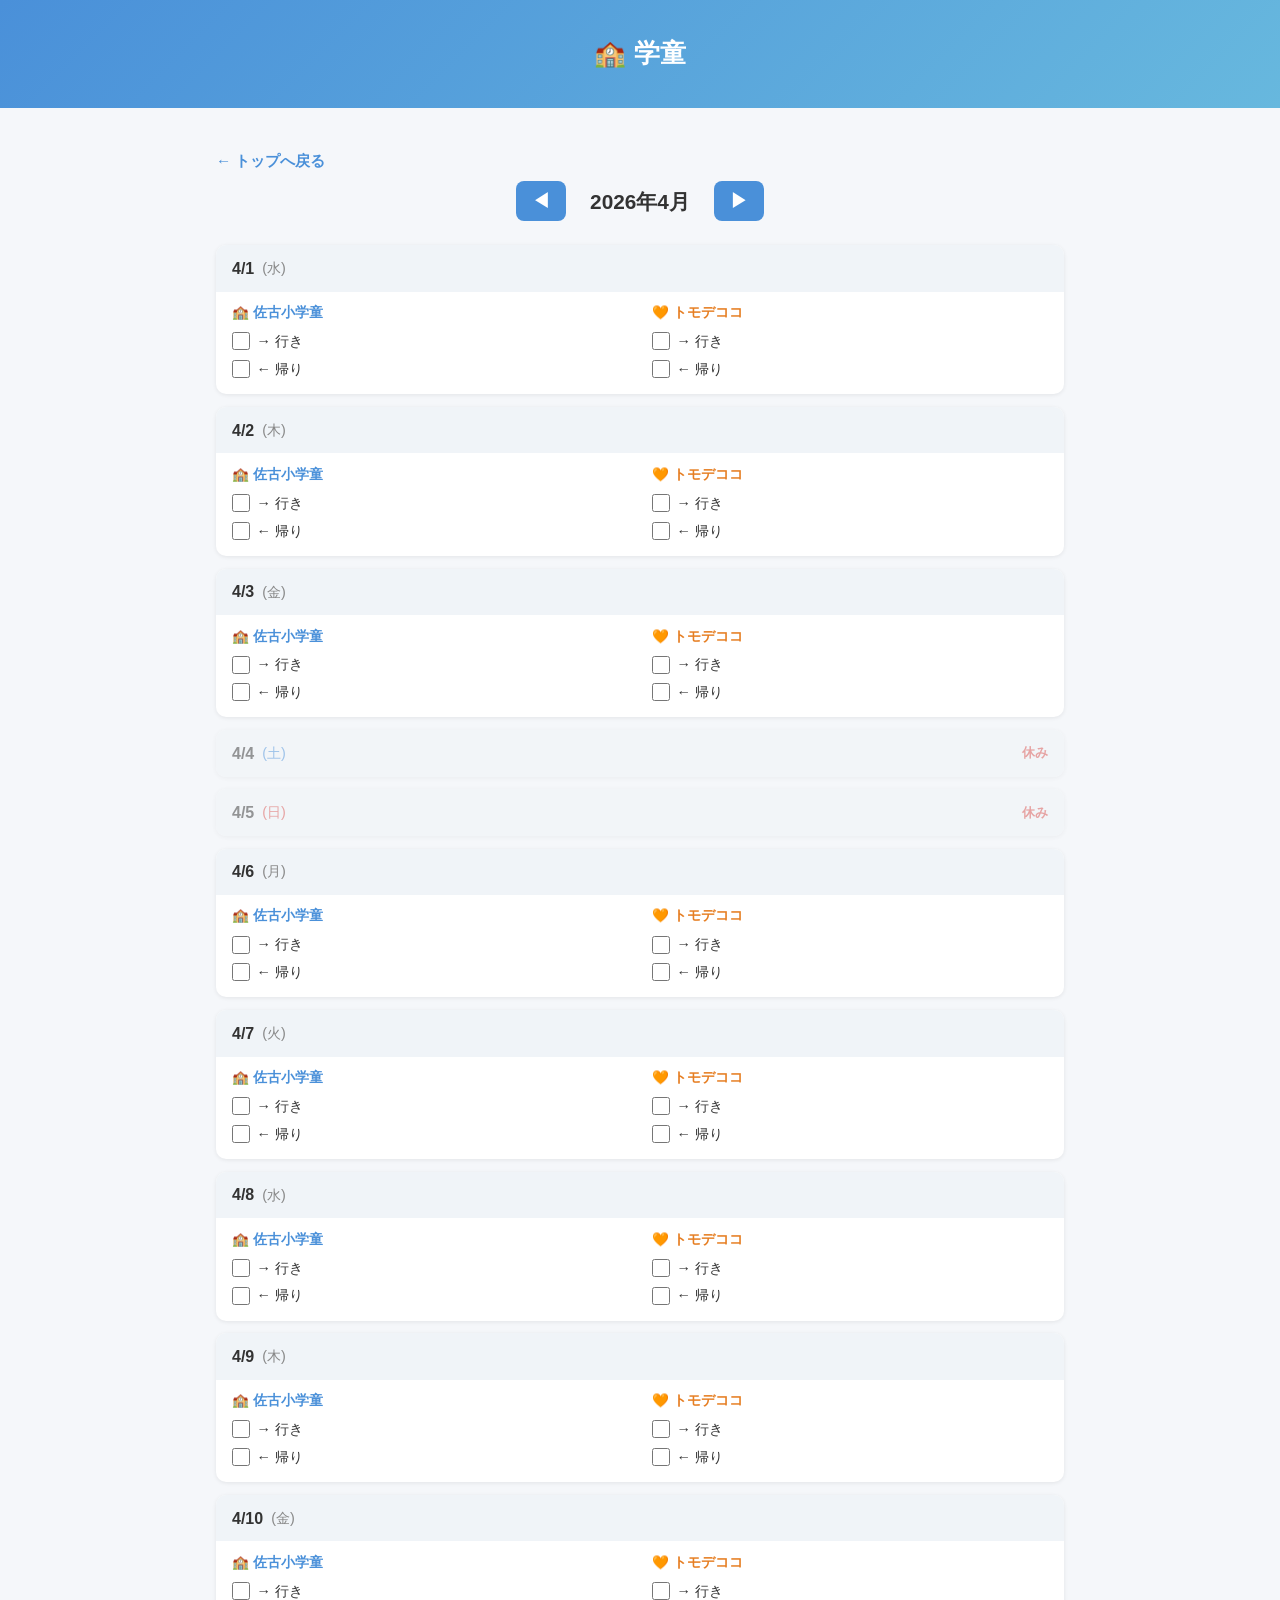
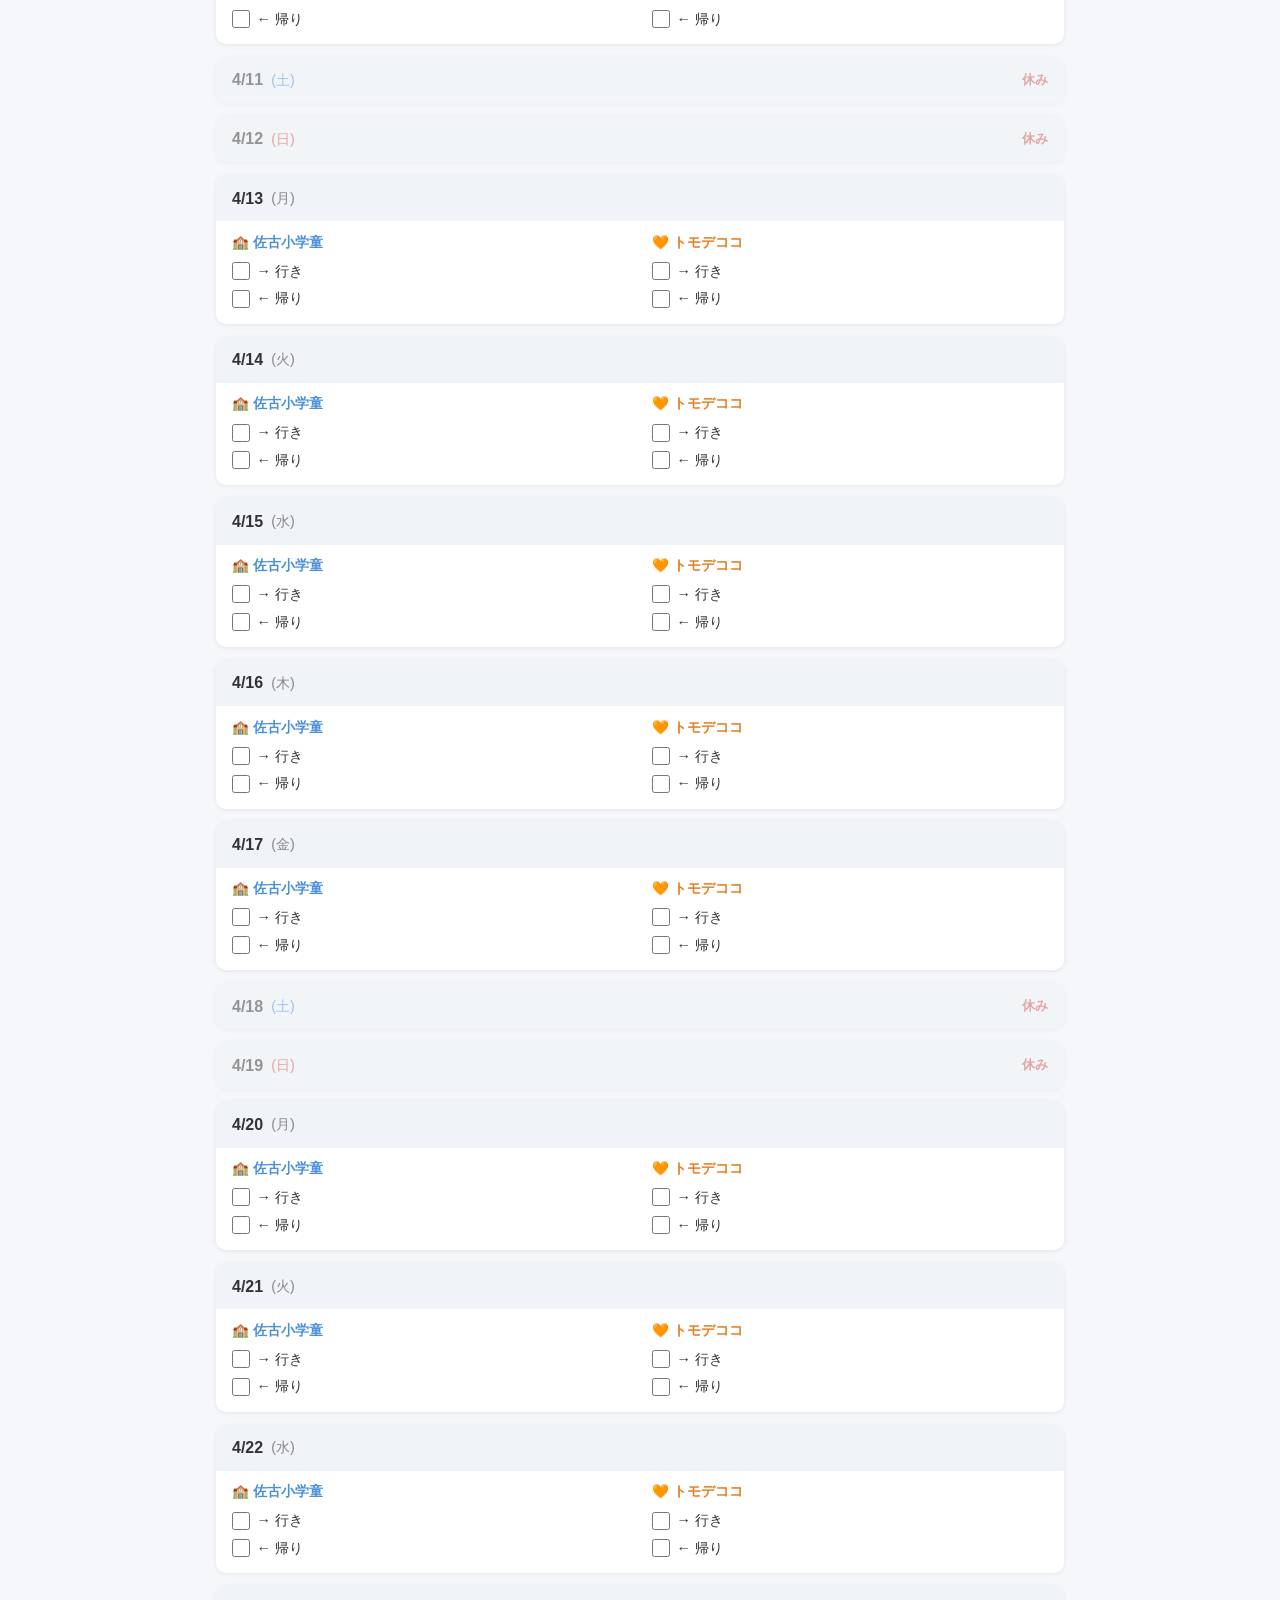
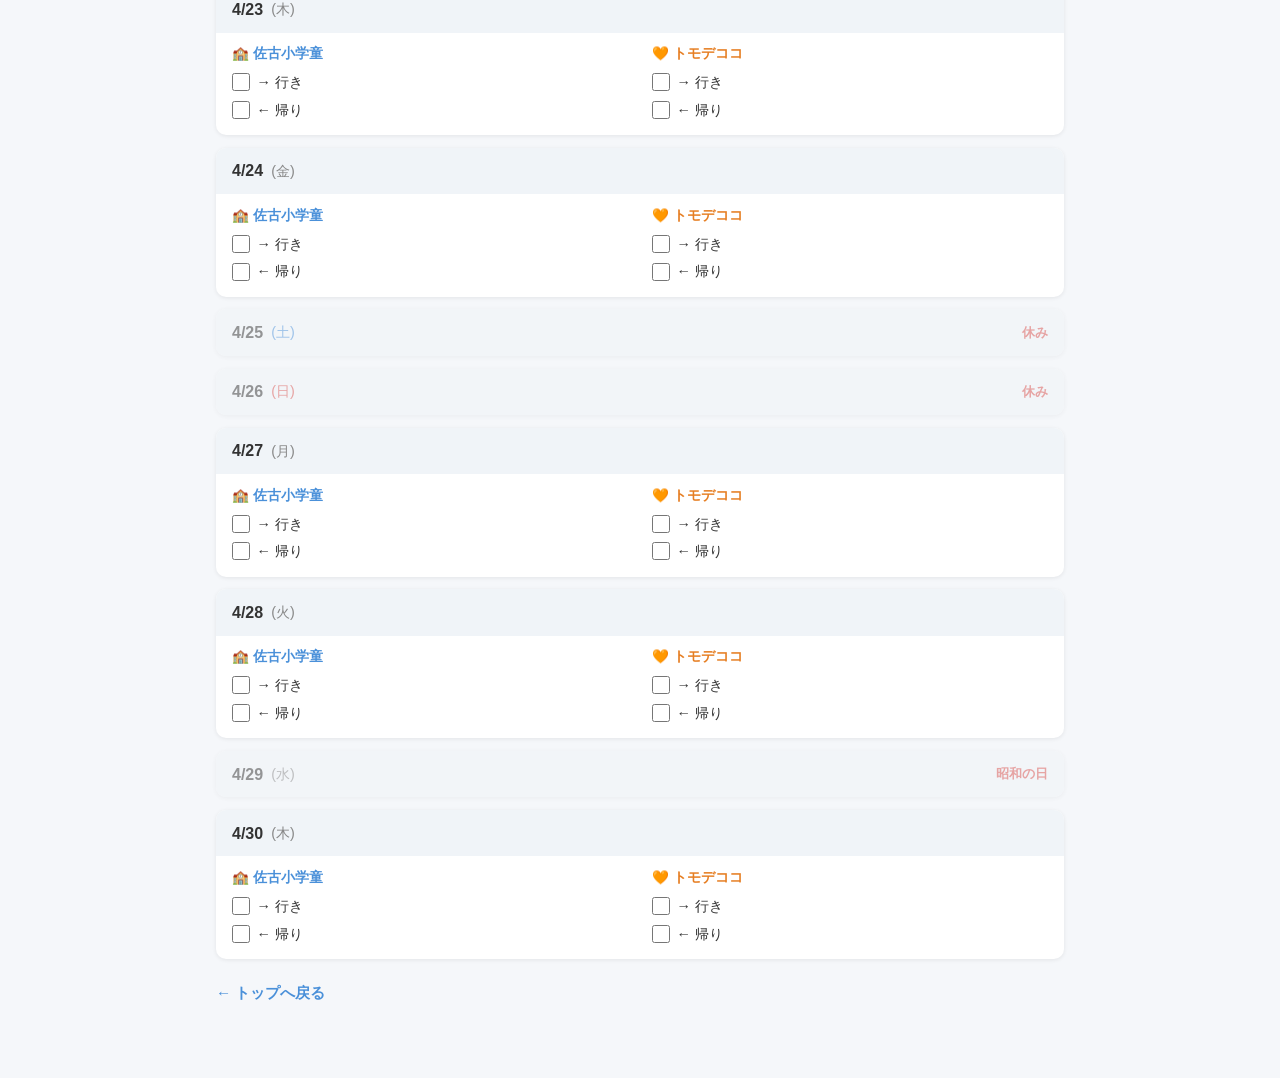
==== gakudo.html @ 12b31efb "全ページのデータを共有ストレージ（GAS）で同期 - sync.js: 共有同期用のAPI（読み込み・保存・削除・メール通知） - junbi.html: チェックリストを共有対応に - todo.h" ====
<!DOCTYPE html>
<html lang="ja">
<head>
  <meta charset="UTF-8">
  <meta name="viewport" content="width=device-width, initial-scale=1.0">
  <title>学童 - 杏ちゃんの佐古小ナビ</title>
  <link rel="stylesheet" href="style.css">
  <style>
    .month-nav {
      display: flex;
      align-items: center;
      justify-content: center;
      gap: 1.5rem;
      margin-bottom: 1.5rem;
    }
    .month-nav button {
      background: #4a90d9;
      color: #fff;
      border: none;
      border-radius: 8px;
      padding: 0.5rem 1rem;
      font-size: 1.1rem;
      font-weight: bold;
      cursor: pointer;
    }
    .month-nav button:hover { background: #3a7bc8; }
    .month-label {
      font-size: 1.3rem;
      font-weight: bold;
    }
    .day-card {
      background: #fff;
      border-radius: 10px;
      box-shadow: 0 1px 4px rgba(0,0,0,0.08);
      margin-bottom: 0.8rem;
      overflow: hidden;
    }
    .day-card.holiday {
      opacity: 0.5;
    }
    .day-header {
      padding: 0.6rem 1rem;
      font-weight: bold;
      font-size: 1rem;
      background: #f0f4f8;
      display: flex;
      align-items: center;
      gap: 0.5rem;
    }
    .day-header .dow { color: #888; font-weight: normal; font-size: 0.9rem; }
    .day-header .dow.sat { color: #4a90d9; }
    .day-header .dow.sun { color: #d9534f; }
    .day-header .holiday-label {
      color: #d9534f;
      font-size: 0.8rem;
      margin-left: auto;
    }
    .day-body {
      padding: 0.6rem 1rem;
      display: flex;
      gap: 1.5rem;
      flex-wrap: wrap;
    }
    .location-group {
      flex: 1;
      min-width: 140px;
    }
    .location-name {
      font-weight: bold;
      font-size: 0.85rem;
      margin-bottom: 0.3rem;
      color: #555;
    }
    .location-name.sako { color: #4a90d9; }
    .location-name.tomo { color: #e67e22; }
    .check-row {
      display: flex;
      align-items: center;
      gap: 0.4rem;
      margin-bottom: 0.2rem;
    }
    .check-row input[type="checkbox"] {
      width: 18px;
      height: 18px;
      cursor: pointer;
      flex-shrink: 0;
    }
    .check-row input.sako { accent-color: #4a90d9; }
    .check-row input.tomo { accent-color: #e67e22; }
    .check-row label {
      font-size: 0.9rem;
      cursor: pointer;
    }
    .check-row input:checked + label {
      text-decoration: line-through;
      color: #aaa;
    }
  </style>
</head>
<body>

<header>
  <h1>🏫 学童</h1>
</header>

<div class="container">
  <a href="index.html" class="back-link">← トップへ戻る</a>

  <div class="month-nav">
    <button onclick="changeMonth(-1)">◀</button>
    <span class="month-label" id="monthLabel"></span>
    <button onclick="changeMonth(1)">▶</button>
  </div>

  <div id="calendar"></div>

  <a href="index.html" class="back-link" style="margin-bottom:2rem;">← トップへ戻る</a>
</div>

<script src="sync.js"></script>
<script>
const DOW = ['日','月','火','水','木','金','土'];
const HOLIDAYS_2026 = {
  '2026-01-01':'元日','2026-01-12':'成人の日','2026-02-11':'建国記念の日',
  '2026-02-23':'天皇誕生日','2026-03-20':'春分の日','2026-04-29':'昭和の日',
  '2026-05-03':'憲法記念日','2026-05-04':'みどりの日','2026-05-05':'こどもの日',
  '2026-05-06':'振替休日','2026-07-20':'海の日','2026-08-11':'山の日',
  '2026-09-21':'敬老の日','2026-09-23':'秋分の日','2026-10-12':'スポーツの日',
  '2026-11-03':'文化の日','2026-11-23':'勤労感謝の日'
};

let currentYear = 2026;
let currentMonth = 4;

function pad(n) { return String(n).padStart(2,'0'); }
function dateKey(y,m,d) { return `${y}-${pad(m)}-${pad(d)}`; }
function storageKey(y,m,d,loc,dir) { return `gakudo_${dateKey(y,m,d)}_${loc}_${dir}`; }

function changeMonth(delta) {
  currentMonth += delta;
  if (currentMonth > 12) { currentMonth = 1; currentYear++; }
  if (currentMonth < 1) { currentMonth = 12; currentYear--; }
  renderCalendar();
}

function renderCalendar() {
  document.getElementById('monthLabel').textContent = `${currentYear}年${currentMonth}月`;
  const cal = document.getElementById('calendar');
  cal.innerHTML = '';

  const daysInMonth = new Date(currentYear, currentMonth, 0).getDate();

  for (let d = 1; d <= daysInMonth; d++) {
    const date = new Date(currentYear, currentMonth - 1, d);
    const dow = date.getDay();
    const dk = dateKey(currentYear, currentMonth, d);
    const holiday = HOLIDAYS_2026[dk];
    const isOff = dow === 0 || dow === 6 || !!holiday;

    const card = document.createElement('div');
    card.className = 'day-card' + (isOff ? ' holiday' : '');

    const dowClass = dow === 0 ? 'sun' : dow === 6 ? 'sat' : '';

    card.innerHTML = `
      <div class="day-header">
        <span>${currentMonth}/${d}</span>
        <span class="dow ${dowClass}">(${DOW[dow]})</span>
        ${holiday ? `<span class="holiday-label">${holiday}</span>` : ''}
        ${dow === 0 || dow === 6 ? '<span class="holiday-label">休み</span>' : ''}
      </div>
      ${isOff ? '' : `
      <div class="day-body">
        <div class="location-group">
          <div class="location-name sako">🏫 佐古小学童</div>
          <div class="check-row">
            <input type="checkbox" class="sako" id="s_ik_${dk}" onchange="onCheck(this,'佐古小学童','行き','${dk}')">
            <label for="s_ik_${dk}">→ 行き</label>
          </div>
          <div class="check-row">
            <input type="checkbox" class="sako" id="s_kr_${dk}" onchange="onCheck(this,'佐古小学童','帰り','${dk}')">
            <label for="s_kr_${dk}">← 帰り</label>
          </div>
        </div>
        <div class="location-group">
          <div class="location-name tomo">🧡 トモデココ</div>
          <div class="check-row">
            <input type="checkbox" class="tomo" id="t_ik_${dk}" onchange="onCheck(this,'トモデココ','行き','${dk}')">
            <label for="t_ik_${dk}">→ 行き</label>
          </div>
          <div class="check-row">
            <input type="checkbox" class="tomo" id="t_kr_${dk}" onchange="onCheck(this,'トモデココ','帰り','${dk}')">
            <label for="t_kr_${dk}">← 帰り</label>
          </div>
        </div>
      </div>`}
    `;
    cal.appendChild(card);
  }

  // restore checked states (まずlocalStorageから)
  cal.querySelectorAll('input[type="checkbox"]').forEach(cb => {
    cb.checked = localStorage.getItem(cb.id) === '1';
  });
}

function save(cb) {
  syncSave(cb.id, cb.checked ? '1' : '0');
}

function onCheck(cb, location, direction, dk) {
  save(cb);
  if (!cb.checked) return;

  const now = new Date();
  const dow = DOW[now.getDay()];
  const datetime = `${now.getFullYear()}年${now.getMonth()+1}月${now.getDate()}日(${dow}) ${now.getHours()}時${String(now.getMinutes()).padStart(2,'0')}分`;

  syncEmail(location, direction, datetime, cb.id);
}

renderCalendar();

// 共有データを読み込んでチェック状態を反映
syncLoad().then(data => {
  if (!data) return;
  document.querySelectorAll('.check-row input[type="checkbox"]').forEach(cb => {
    if (data[cb.id] !== undefined) {
      cb.checked = data[cb.id] === '1';
      localStorage.setItem(cb.id, data[cb.id]);
    }
  });
});
</script>
</body>
</html>
---- style.css ----
* { margin: 0; padding: 0; box-sizing: border-box; }
body {
  font-family: "Hiragino Kaku Gothic ProN", "Noto Sans JP", sans-serif;
  background: #f5f7fa;
  color: #333;
  line-height: 1.7;
  min-height: 100vh;
}
header {
  background: linear-gradient(135deg, #4a90d9, #67b8de);
  color: #fff;
  padding: 2rem 1rem;
  text-align: center;
}
header h1 { font-size: 1.6rem; }
header p { font-size: 0.9rem; margin-top: 0.5rem; opacity: 0.9; }
.container { max-width: 880px; margin: 2rem auto; padding: 0 1rem; }

/* カード */
.card {
  background: #fff;
  border-radius: 12px;
  box-shadow: 0 2px 8px rgba(0,0,0,0.08);
  margin-bottom: 2rem;
  overflow: hidden;
}
.card-header { padding: 1rem 1.5rem; font-weight: bold; font-size: 1.1rem; color: #fff; }
.card-header.blue { background: #4a90d9; }
.card-header.green { background: #5cb85c; }
.card-header.orange { background: #f0ad4e; }
.card-header.red { background: #d9534f; }
.card-header.purple { background: #8e6cb8; }
.card-body { padding: 1.5rem; }

/* テーブル */
table { width: 100%; border-collapse: collapse; font-size: 0.9rem; }
th, td { border: 1px solid #ddd; padding: 0.6rem 0.8rem; text-align: left; vertical-align: top; }
th { background: #f0f4f8; font-weight: bold; white-space: nowrap; }
tr:nth-child(even) { background: #fafbfc; }

/* お知らせ */
.notice {
  background: #fff3cd; border-left: 4px solid #f0ad4e;
  padding: 1rem 1.2rem; margin: 1rem 0; border-radius: 0 8px 8px 0; font-size: 0.9rem;
}
.notice-red { background: #f8d7da; border-left-color: #d9534f; }
.notice-blue { background: #d1ecf1; border-left-color: #4a90d9; }
.notice strong { display: block; margin-bottom: 0.3rem; }

/* リスト */
ul { padding-left: 1.5rem; }
ul li { margin-bottom: 0.3rem; }

/* チェックリスト */
.checklist { list-style: none; padding-left: 0; }
.checklist li { margin-bottom: 0.5rem; display: flex; align-items: flex-start; gap: 0.5rem; }
.checklist input[type="checkbox"] {
  margin-top: 0.35rem; width: 18px; height: 18px; accent-color: #4a90d9;
  cursor: pointer; flex-shrink: 0;
}
.checklist label { cursor: pointer; flex: 1; }
.checklist input[type="checkbox"]:checked + label {
  text-decoration: line-through; color: #aaa;
}

.school-keep { color: #888; font-size: 0.85em; }

/* 戻るリンク */
.back-link {
  display: inline-flex; align-items: center; gap: 0.3rem;
  color: #4a90d9; text-decoration: none; font-size: 0.95rem;
  padding: 0.5rem 0; font-weight: bold;
}
.back-link:hover { text-decoration: underline; }

/* トップページ メニューカード */
.menu-grid {
  display: grid;
  grid-template-columns: 1fr 1fr;
  gap: 1.2rem;
  margin-top: 1rem;
}
.menu-card {
  display: flex; flex-direction: column; align-items: center; justify-content: center;
  background: #fff;
  border-radius: 16px;
  box-shadow: 0 3px 12px rgba(0,0,0,0.1);
  padding: 2rem 1.5rem;
  text-decoration: none; color: #333;
  transition: transform 0.15s, box-shadow 0.15s;
  min-height: 180px;
}
.menu-card:hover {
  transform: translateY(-3px);
  box-shadow: 0 6px 20px rgba(0,0,0,0.15);
}
.menu-card:active { transform: translateY(0); }
.menu-icon { font-size: 3rem; margin-bottom: 0.8rem; }
.menu-title { font-size: 1.15rem; font-weight: bold; text-align: center; }
.menu-desc { font-size: 0.8rem; color: #777; margin-top: 0.4rem; text-align: center; }

footer { text-align: center; padding: 2rem; color: #999; font-size: 0.8rem; }

@media (max-width: 600px) {
  .menu-grid { grid-template-columns: 1fr; }
  .menu-card { min-height: 140px; padding: 1.5rem 1rem; }
  table { font-size: 0.8rem; }
  th, td { padding: 0.4rem; }
}
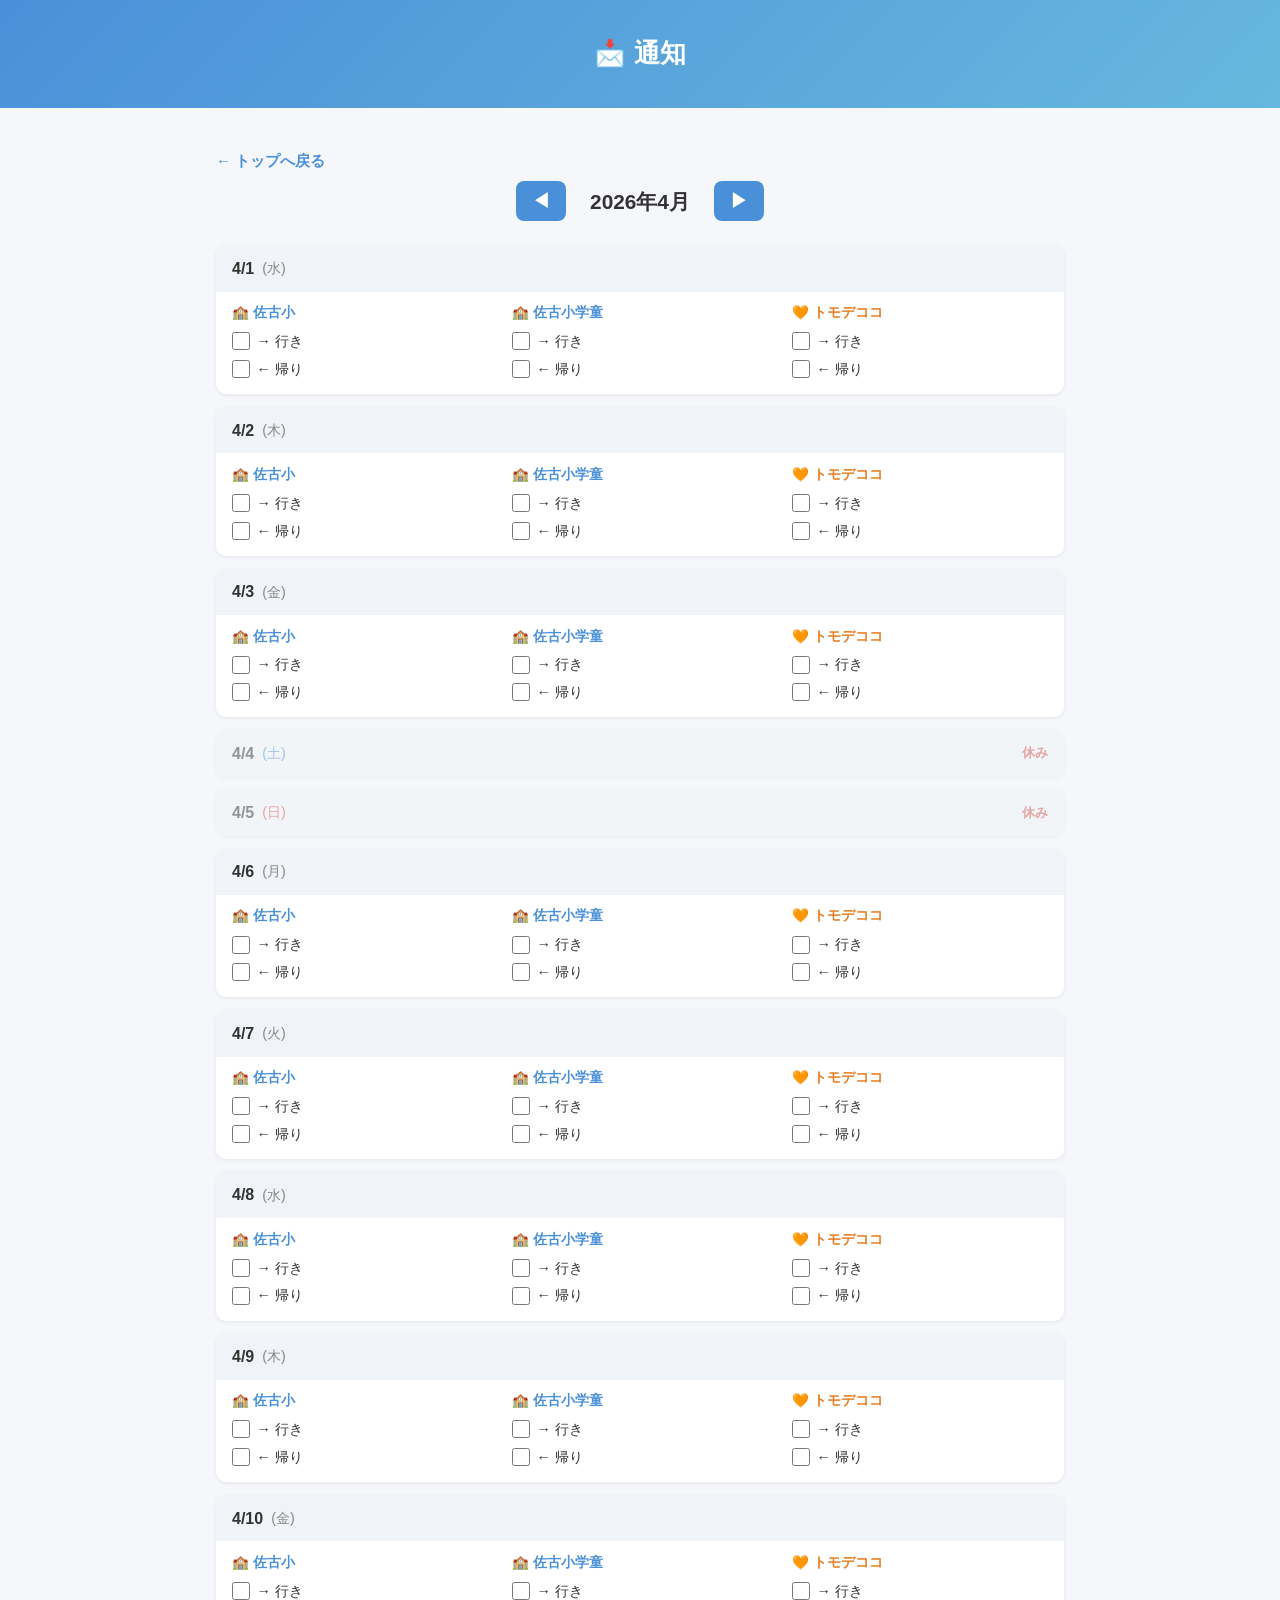
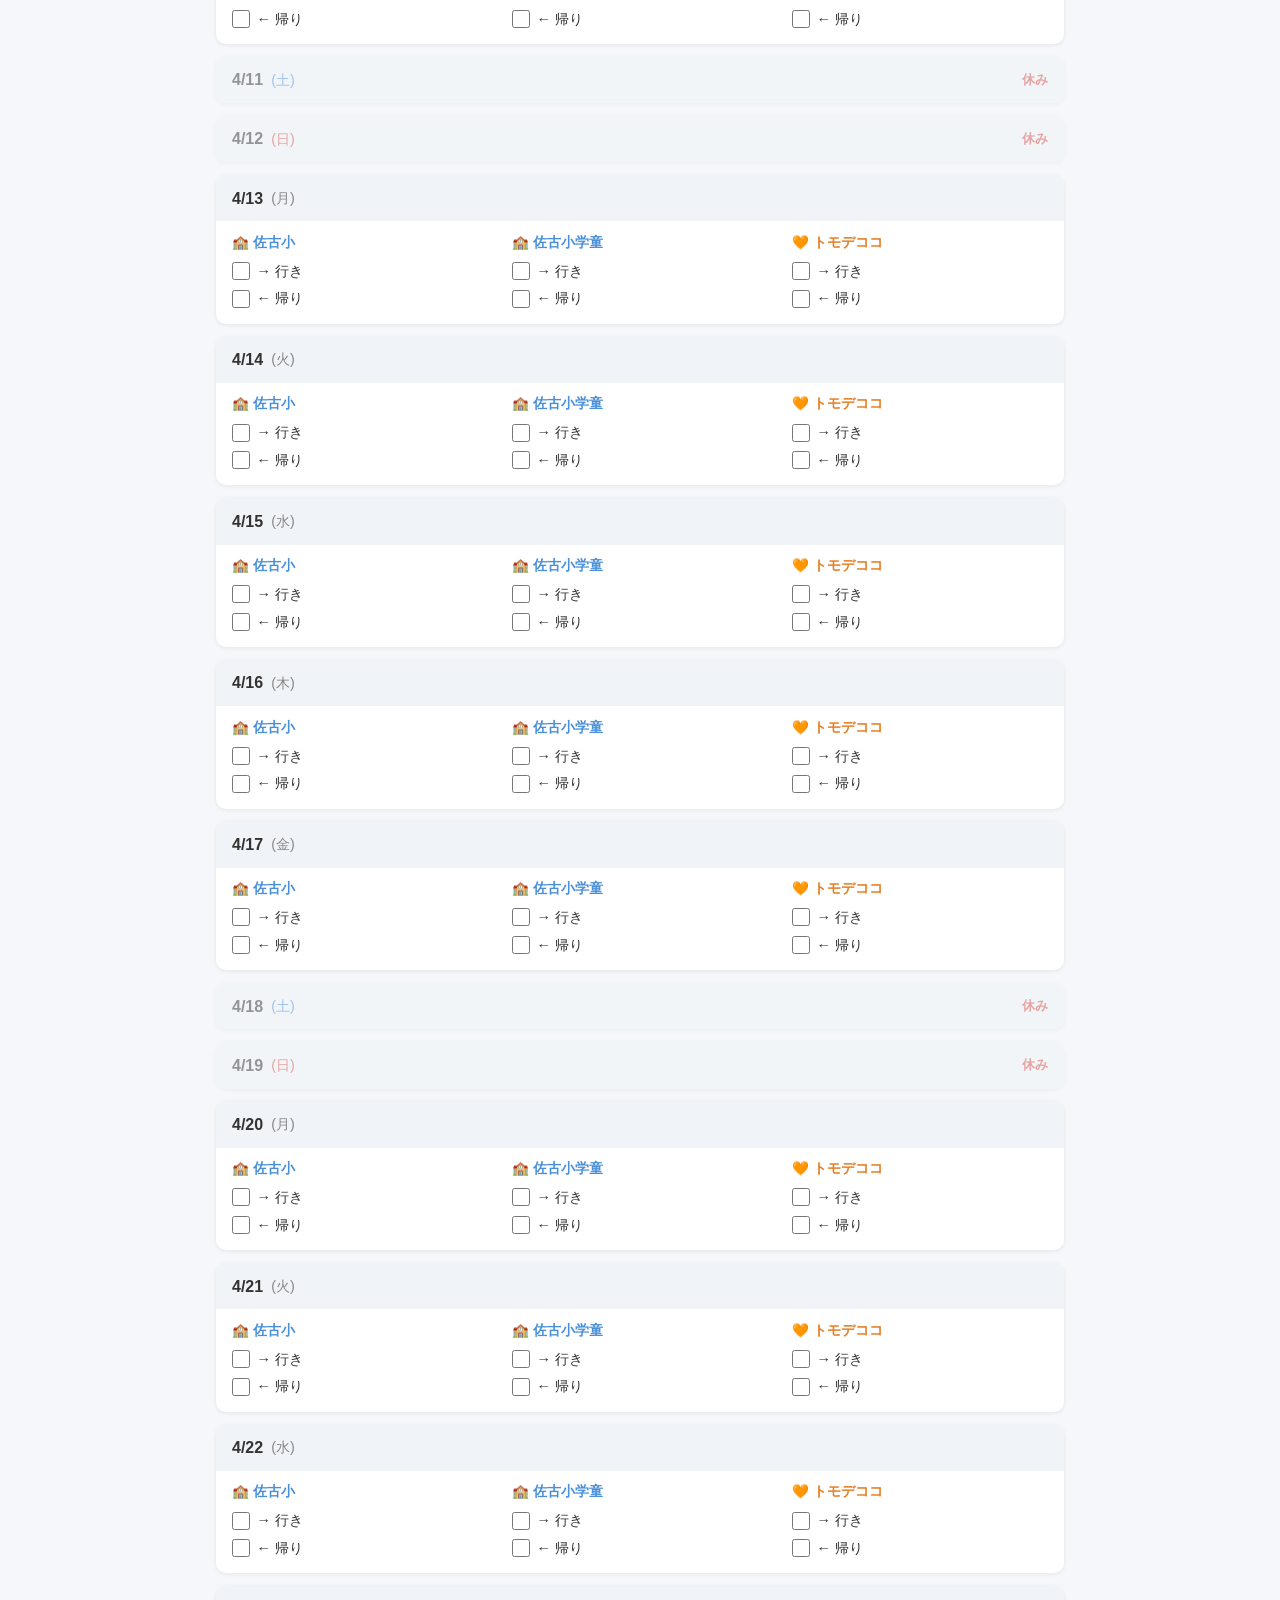
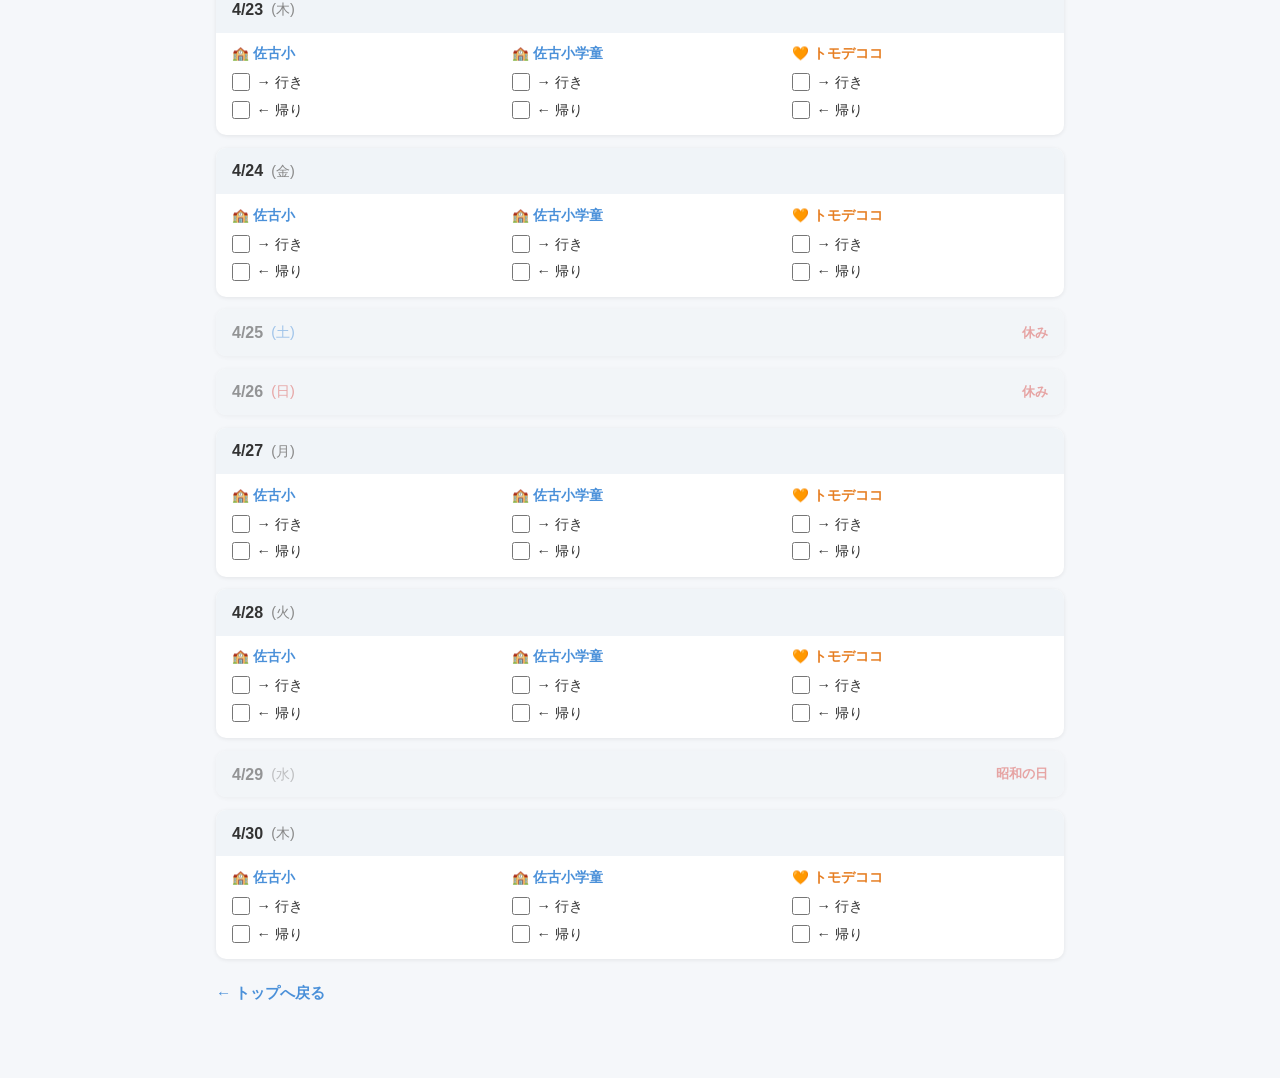
==== commit 96c7c729: "通知ページに佐古小を追加、名称を学童→通知に変更 - 佐古小（学校本体）を新規追加、左から佐古小→佐古小学童→トモデココの順 - ページ名・サイドバー・ハンバーガーメニューを「学童」→「通知」に変更 " ====
--- a/gakudo.html
+++ b/gakudo.html
@@ -3,7 +3,7 @@
 <head>
   <meta charset="UTF-8">
   <meta name="viewport" content="width=device-width, initial-scale=1.0">
-  <title>学童 - 杏ちゃんの佐古小ナビ</title>
+  <title>通知 - 杏ちゃんの佐古小ナビ</title>
   <link rel="stylesheet" href="style.css">
   <style>
     .month-nav {
@@ -100,7 +100,7 @@
 <body>
 
 <header>
-  <h1>🏫 学童</h1>
+  <h1>📩 通知</h1>
 </header>
 
 <div class="container">
@@ -172,6 +172,17 @@
       ${isOff ? '' : `
       <div class="day-body">
         <div class="location-group">
+          <div class="location-name sako">🏫 佐古小</div>
+          <div class="check-row">
+            <input type="checkbox" class="sako" id="sc_ik_${dk}" onchange="onCheck(this,'佐古小','行き','${dk}')">
+            <label for="sc_ik_${dk}">→ 行き</label>
+          </div>
+          <div class="check-row">
+            <input type="checkbox" class="sako" id="sc_kr_${dk}" onchange="onCheck(this,'佐古小','帰り','${dk}')">
+            <label for="sc_kr_${dk}">← 帰り</label>
+          </div>
+        </div>
+        <div class="location-group">
           <div class="location-name sako">🏫 佐古小学童</div>
           <div class="check-row">
             <input type="checkbox" class="sako" id="s_ik_${dk}" onchange="onCheck(this,'佐古小学童','行き','${dk}')">
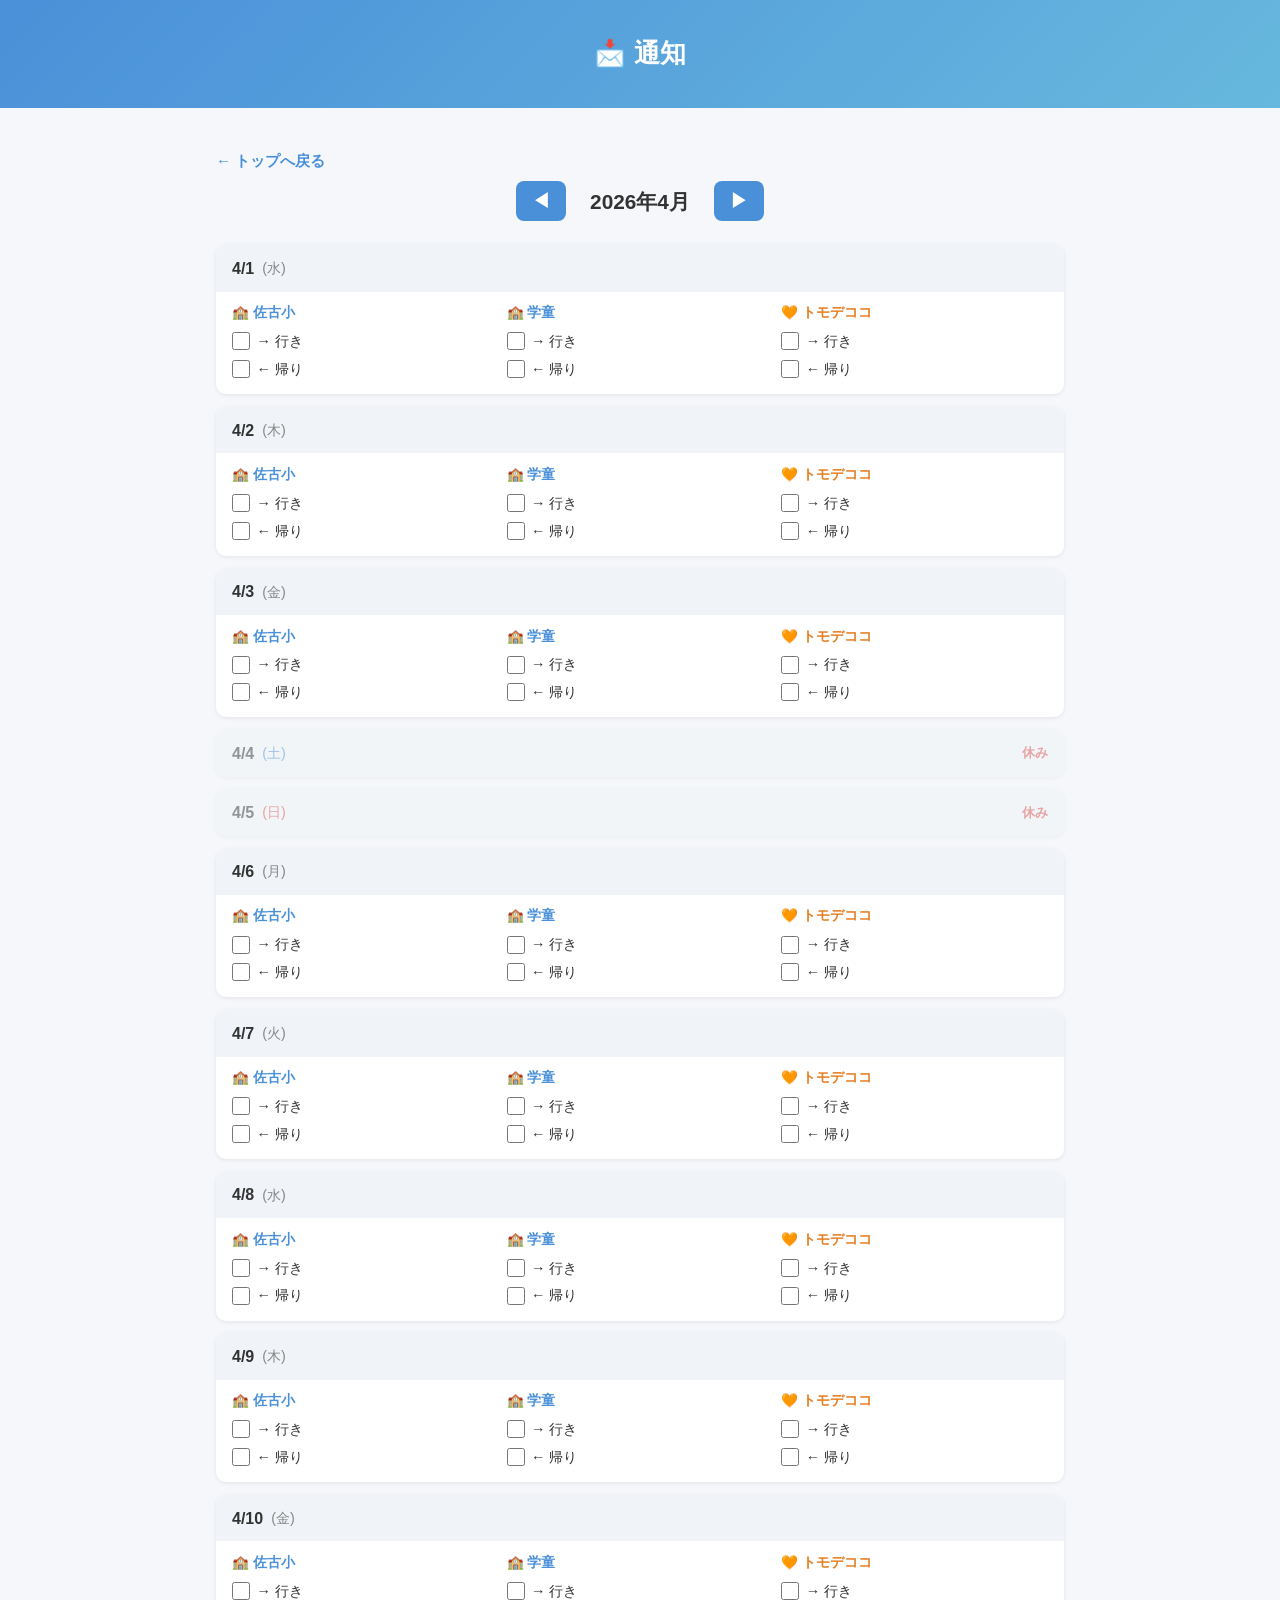
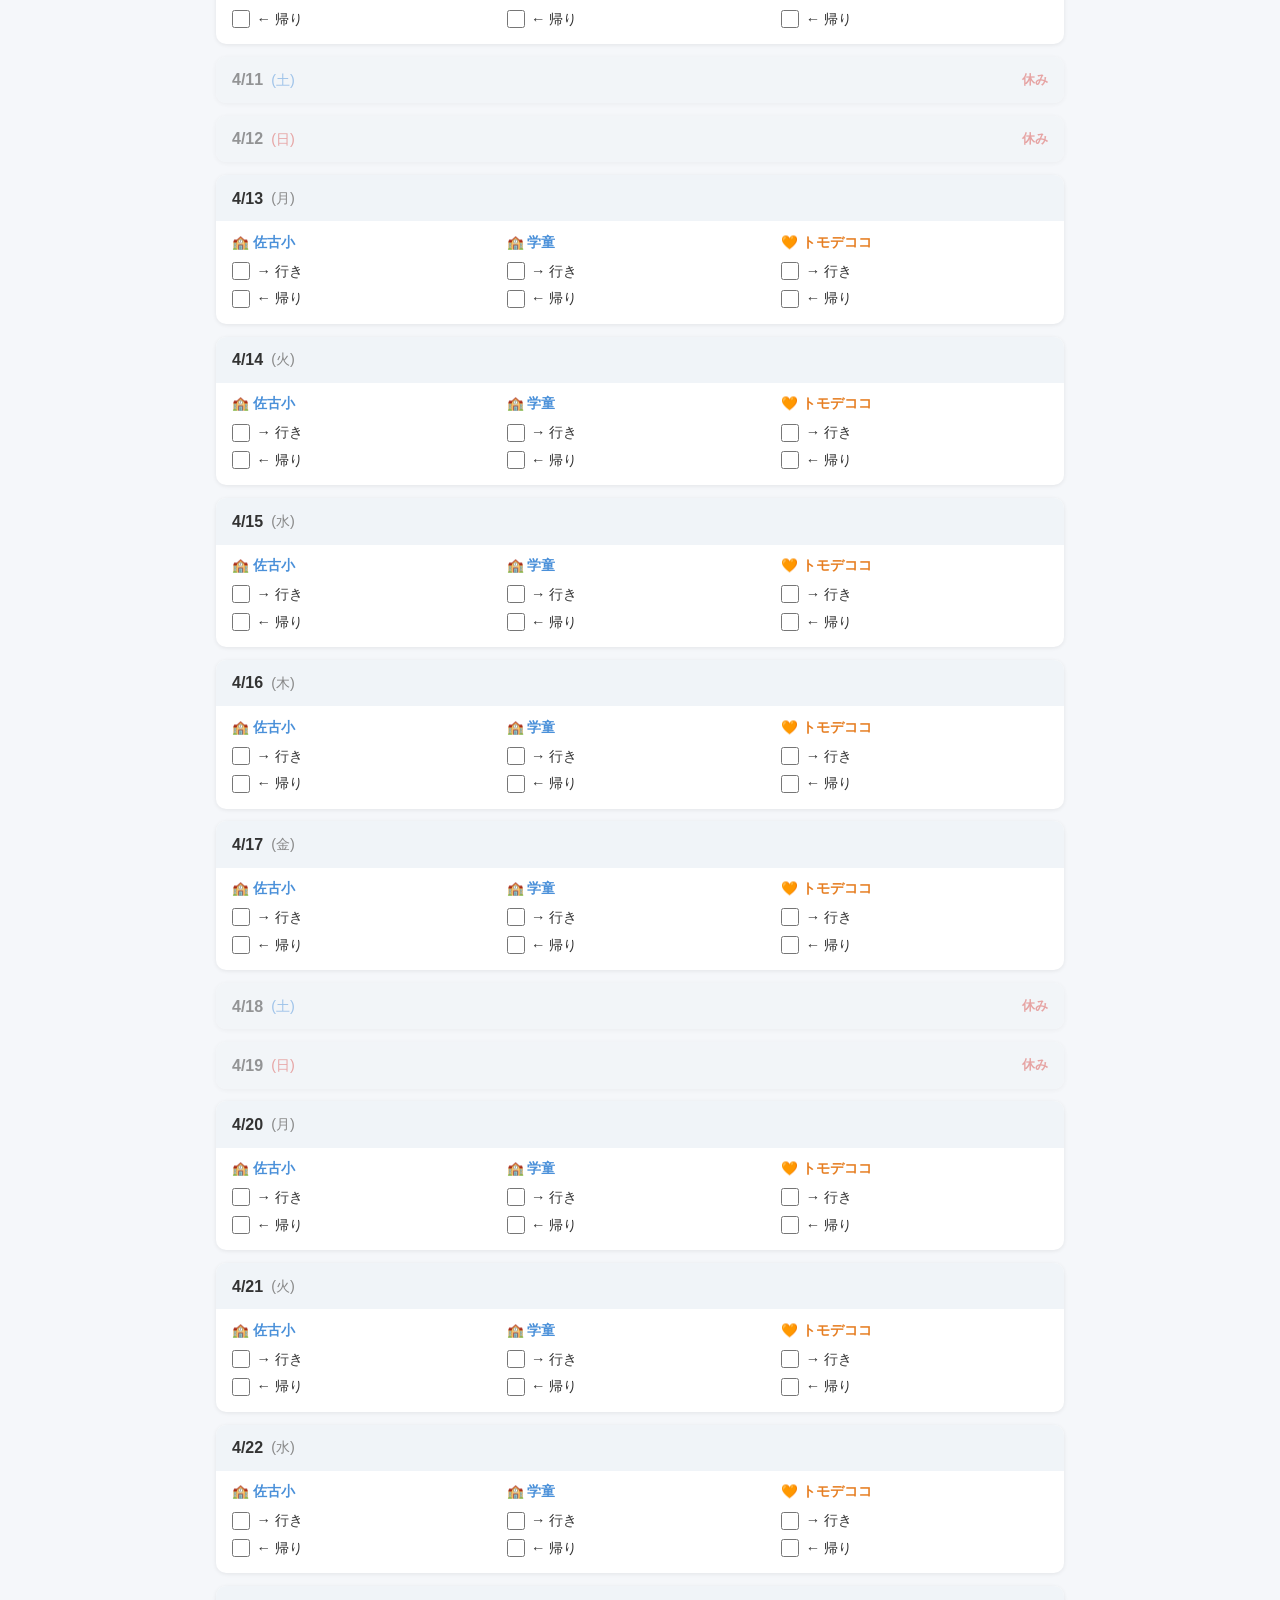
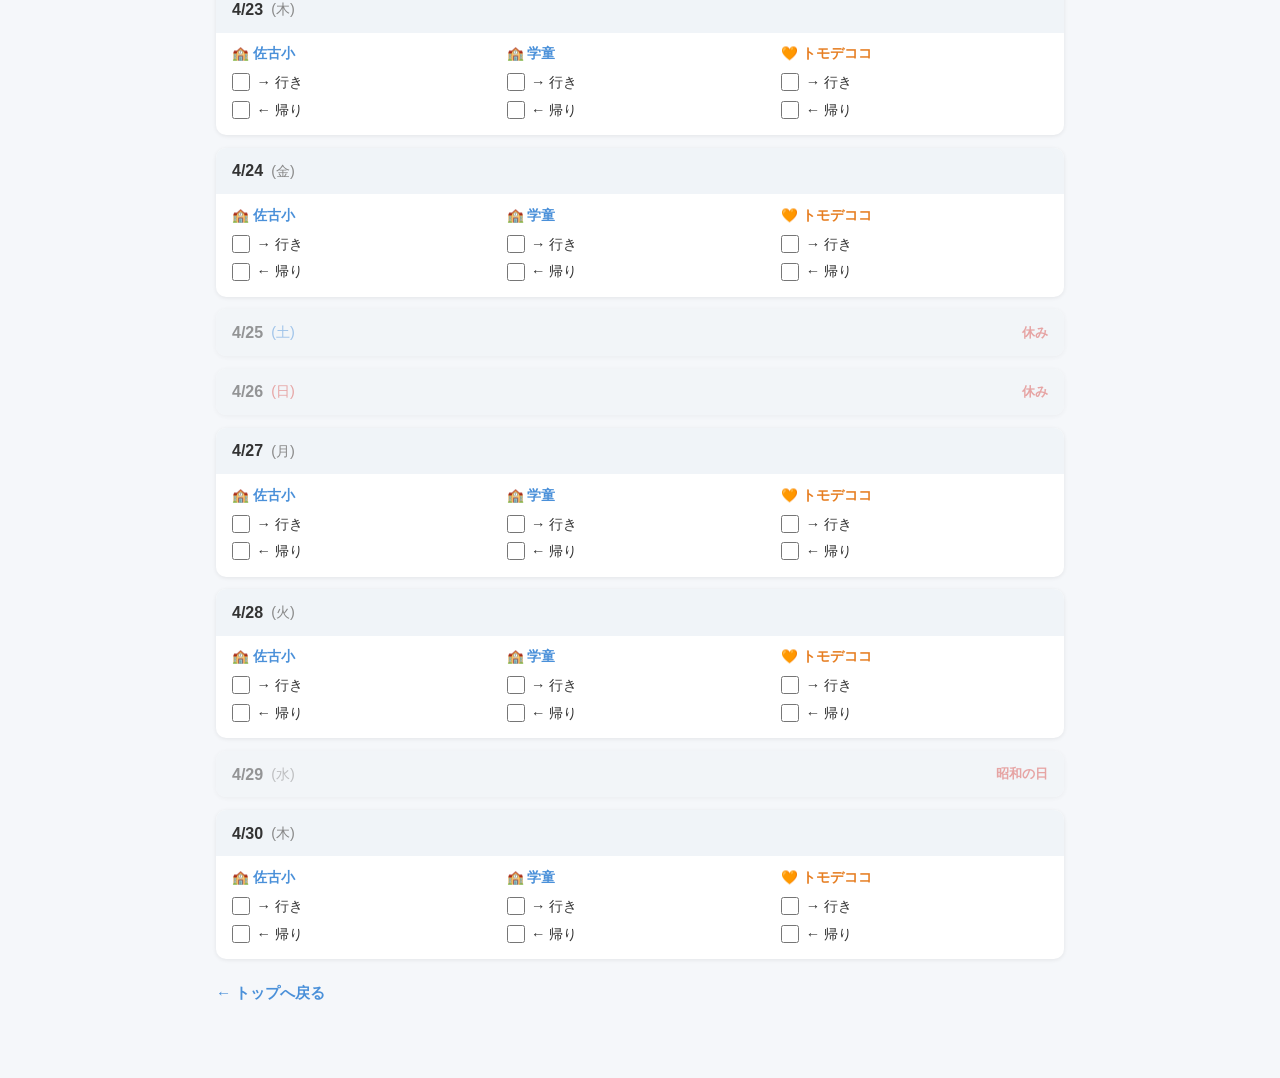
==== commit 56df0028: "通知ページ: 3施設を横一列表示・佐古小学童を学童に改名 - flex-wrap: nowrap で佐古小/学童/トモデコを常に横一列表示 - モバイル用フォント・パディング縮小で3列が収まるよう調整" ====
--- a/gakudo.html
+++ b/gakudo.html
@@ -58,18 +58,37 @@
     .day-body {
       padding: 0.6rem 1rem;
       display: flex;
-      gap: 1.5rem;
-      flex-wrap: wrap;
+      gap: 0.5rem;
+      flex-wrap: nowrap;
     }
     .location-group {
       flex: 1;
-      min-width: 140px;
+      min-width: 0;
     }
     .location-name {
       font-weight: bold;
       font-size: 0.85rem;
       margin-bottom: 0.3rem;
       color: #555;
+      white-space: nowrap;
+      overflow: hidden;
+      text-overflow: ellipsis;
+    }
+    @media (max-width: 600px) {
+      .day-body {
+        padding: 0.4rem 0.5rem;
+        gap: 0.3rem;
+      }
+      .location-name {
+        font-size: 0.75rem;
+      }
+      .check-row label {
+        font-size: 0.78rem;
+      }
+      .check-row input[type="checkbox"] {
+        width: 15px;
+        height: 15px;
+      }
     }
     .location-name.sako { color: #4a90d9; }
     .location-name.tomo { color: #e67e22; }
@@ -183,13 +202,13 @@
           </div>
         </div>
         <div class="location-group">
-          <div class="location-name sako">🏫 佐古小学童</div>
-          <div class="check-row">
-            <input type="checkbox" class="sako" id="s_ik_${dk}" onchange="onCheck(this,'佐古小学童','行き','${dk}')">
+          <div class="location-name sako">🏫 学童</div>
+          <div class="check-row">
+            <input type="checkbox" class="sako" id="s_ik_${dk}" onchange="onCheck(this,'学童','行き','${dk}')">
             <label for="s_ik_${dk}">→ 行き</label>
           </div>
           <div class="check-row">
-            <input type="checkbox" class="sako" id="s_kr_${dk}" onchange="onCheck(this,'佐古小学童','帰り','${dk}')">
+            <input type="checkbox" class="sako" id="s_kr_${dk}" onchange="onCheck(this,'学童','帰り','${dk}')">
             <label for="s_kr_${dk}">← 帰り</label>
           </div>
         </div>
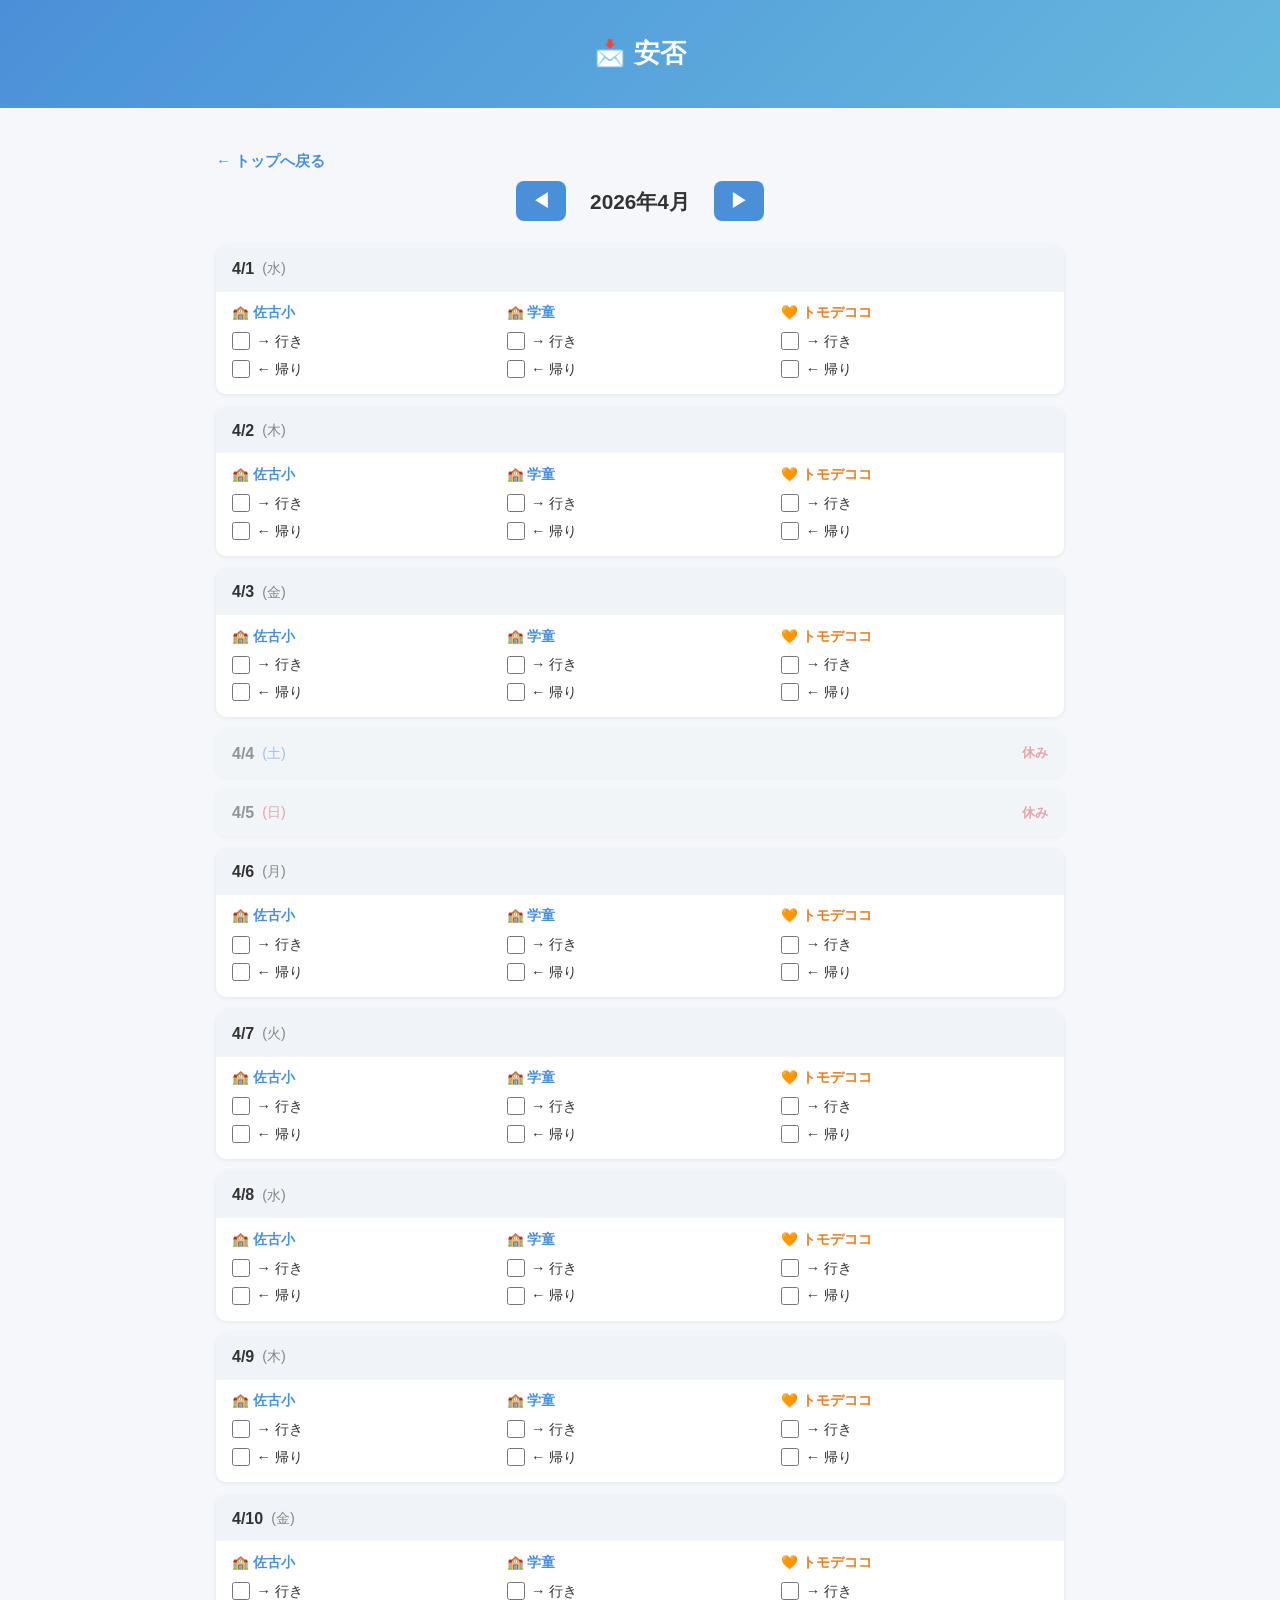
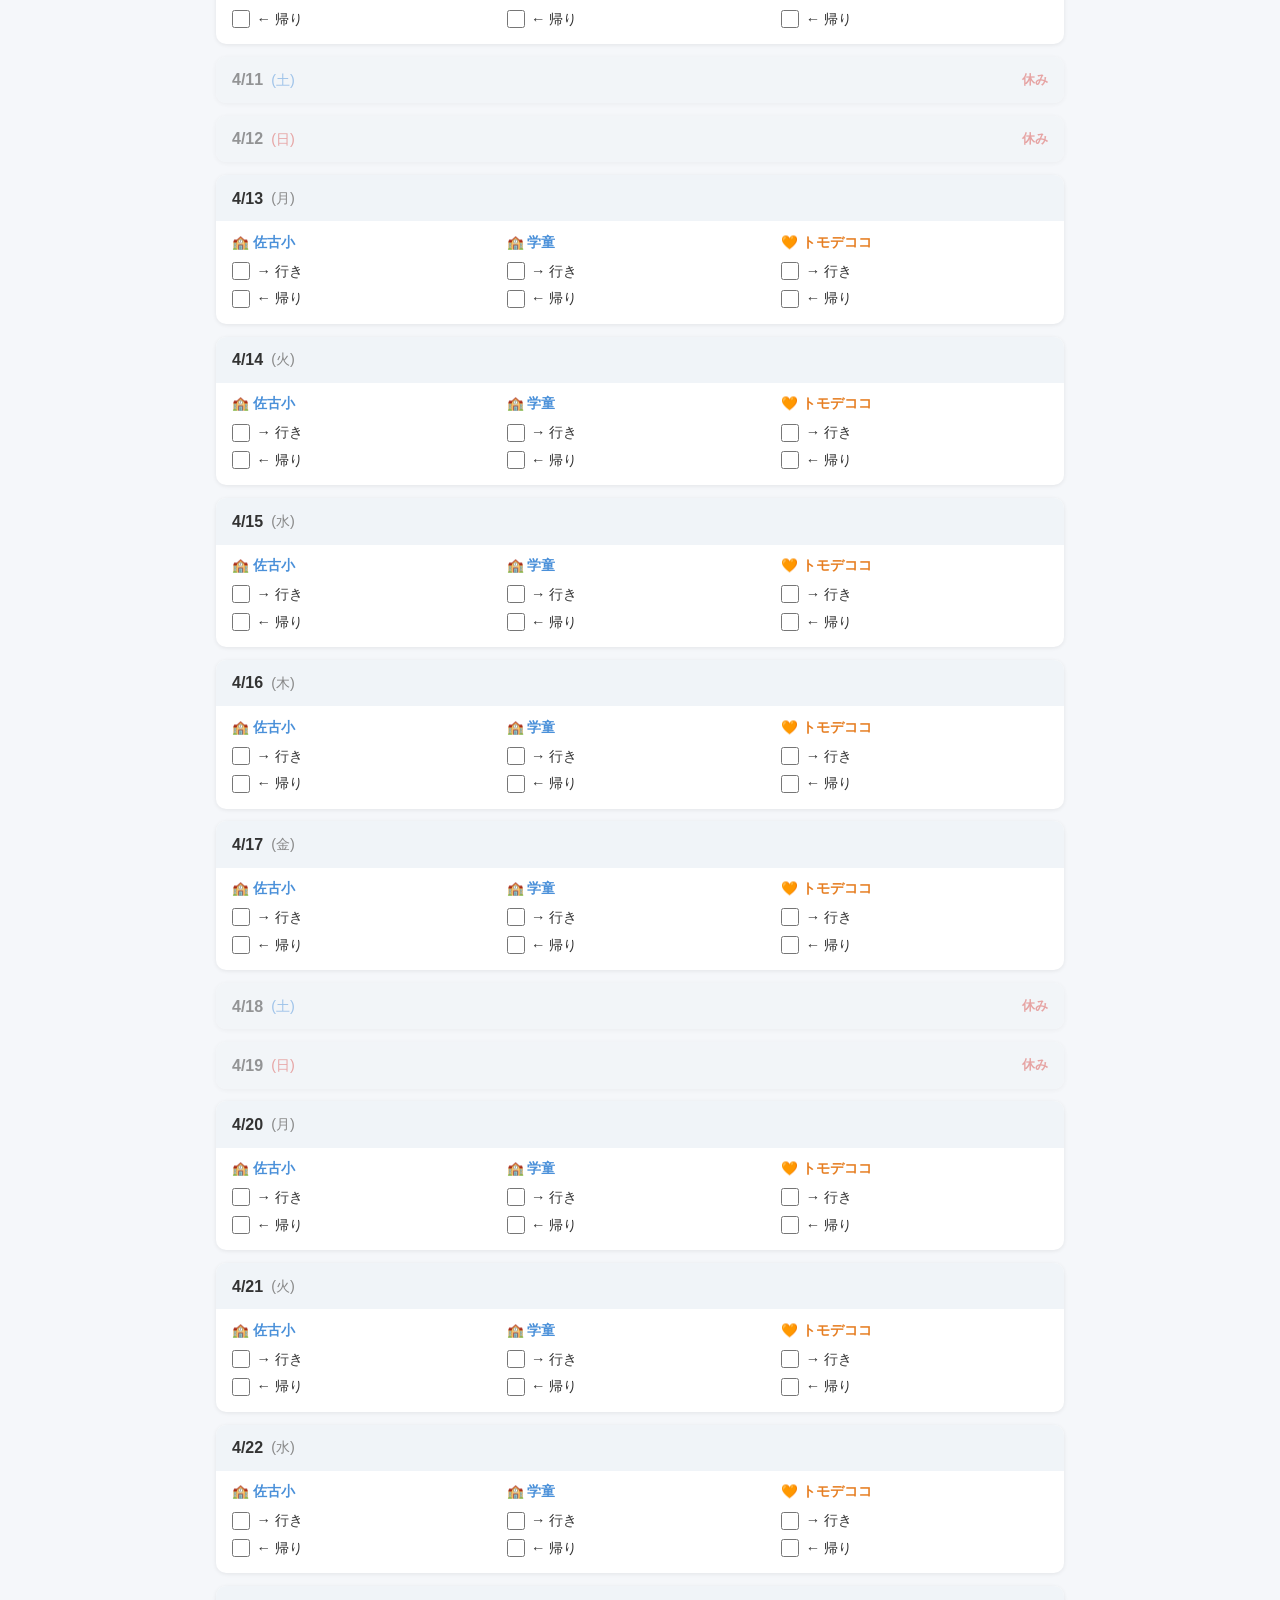
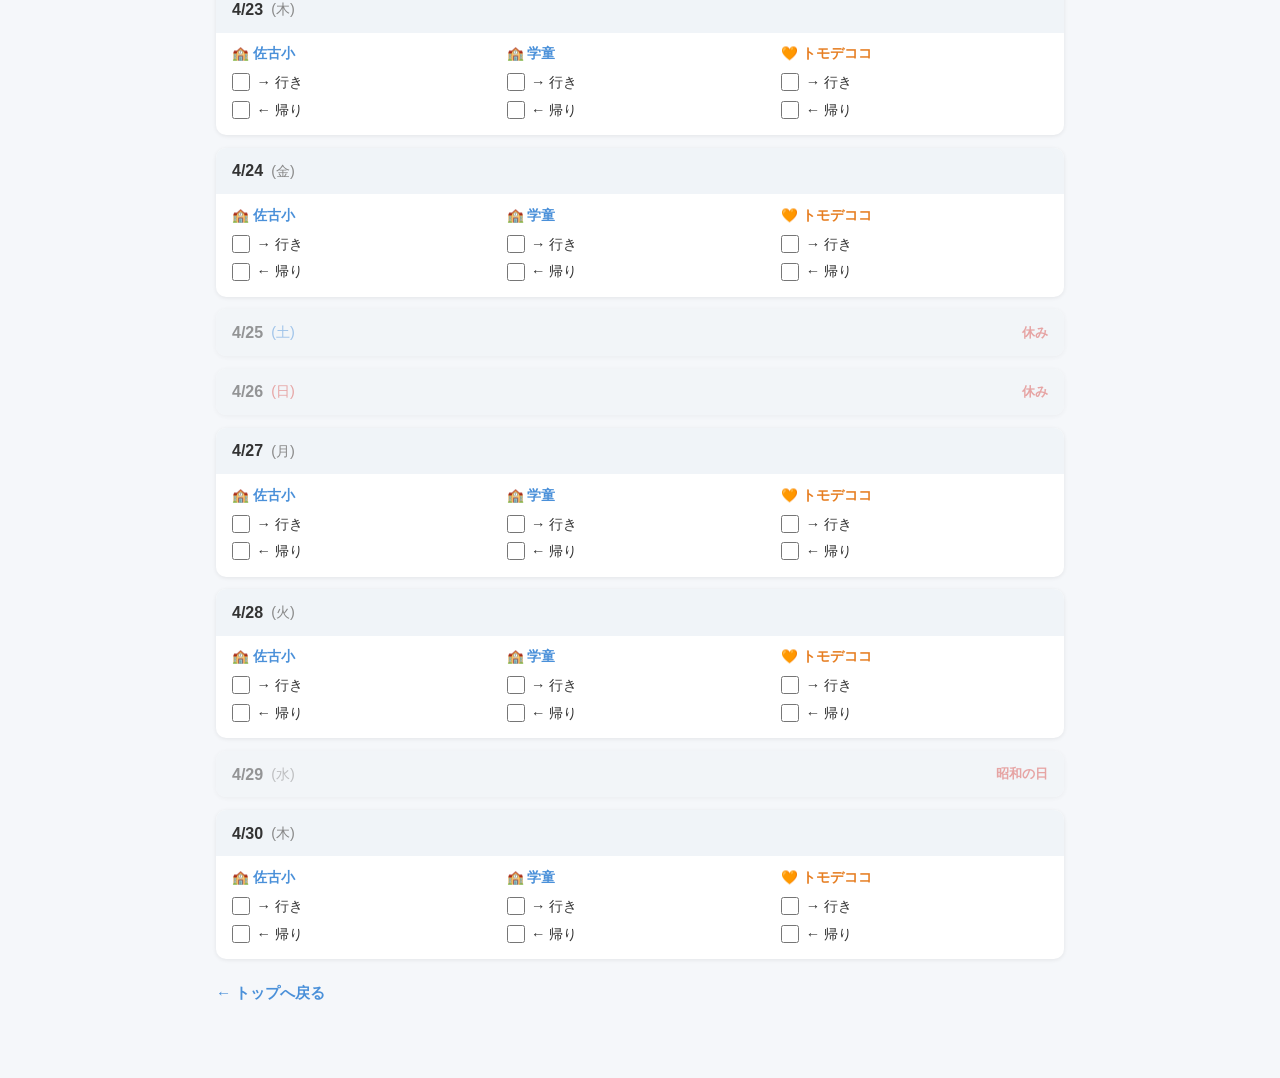
==== commit 1cb728ef: "「通知」の名称を「安否」に変更 Co-Authored-By: Claude Opus 4.6 (1M context) <noreply@anthropic.com>" ====
--- a/gakudo.html
+++ b/gakudo.html
@@ -3,7 +3,7 @@
 <head>
   <meta charset="UTF-8">
   <meta name="viewport" content="width=device-width, initial-scale=1.0">
-  <title>通知 - 杏ちゃんの佐古小ナビ</title>
+  <title>安否 - 杏ちゃんの佐古小ナビ</title>
   <link rel="stylesheet" href="style.css">
   <style>
     .month-nav {
@@ -119,7 +119,7 @@
 <body>
 
 <header>
-  <h1>📩 通知</h1>
+  <h1>📩 安否</h1>
 </header>
 
 <div class="container">
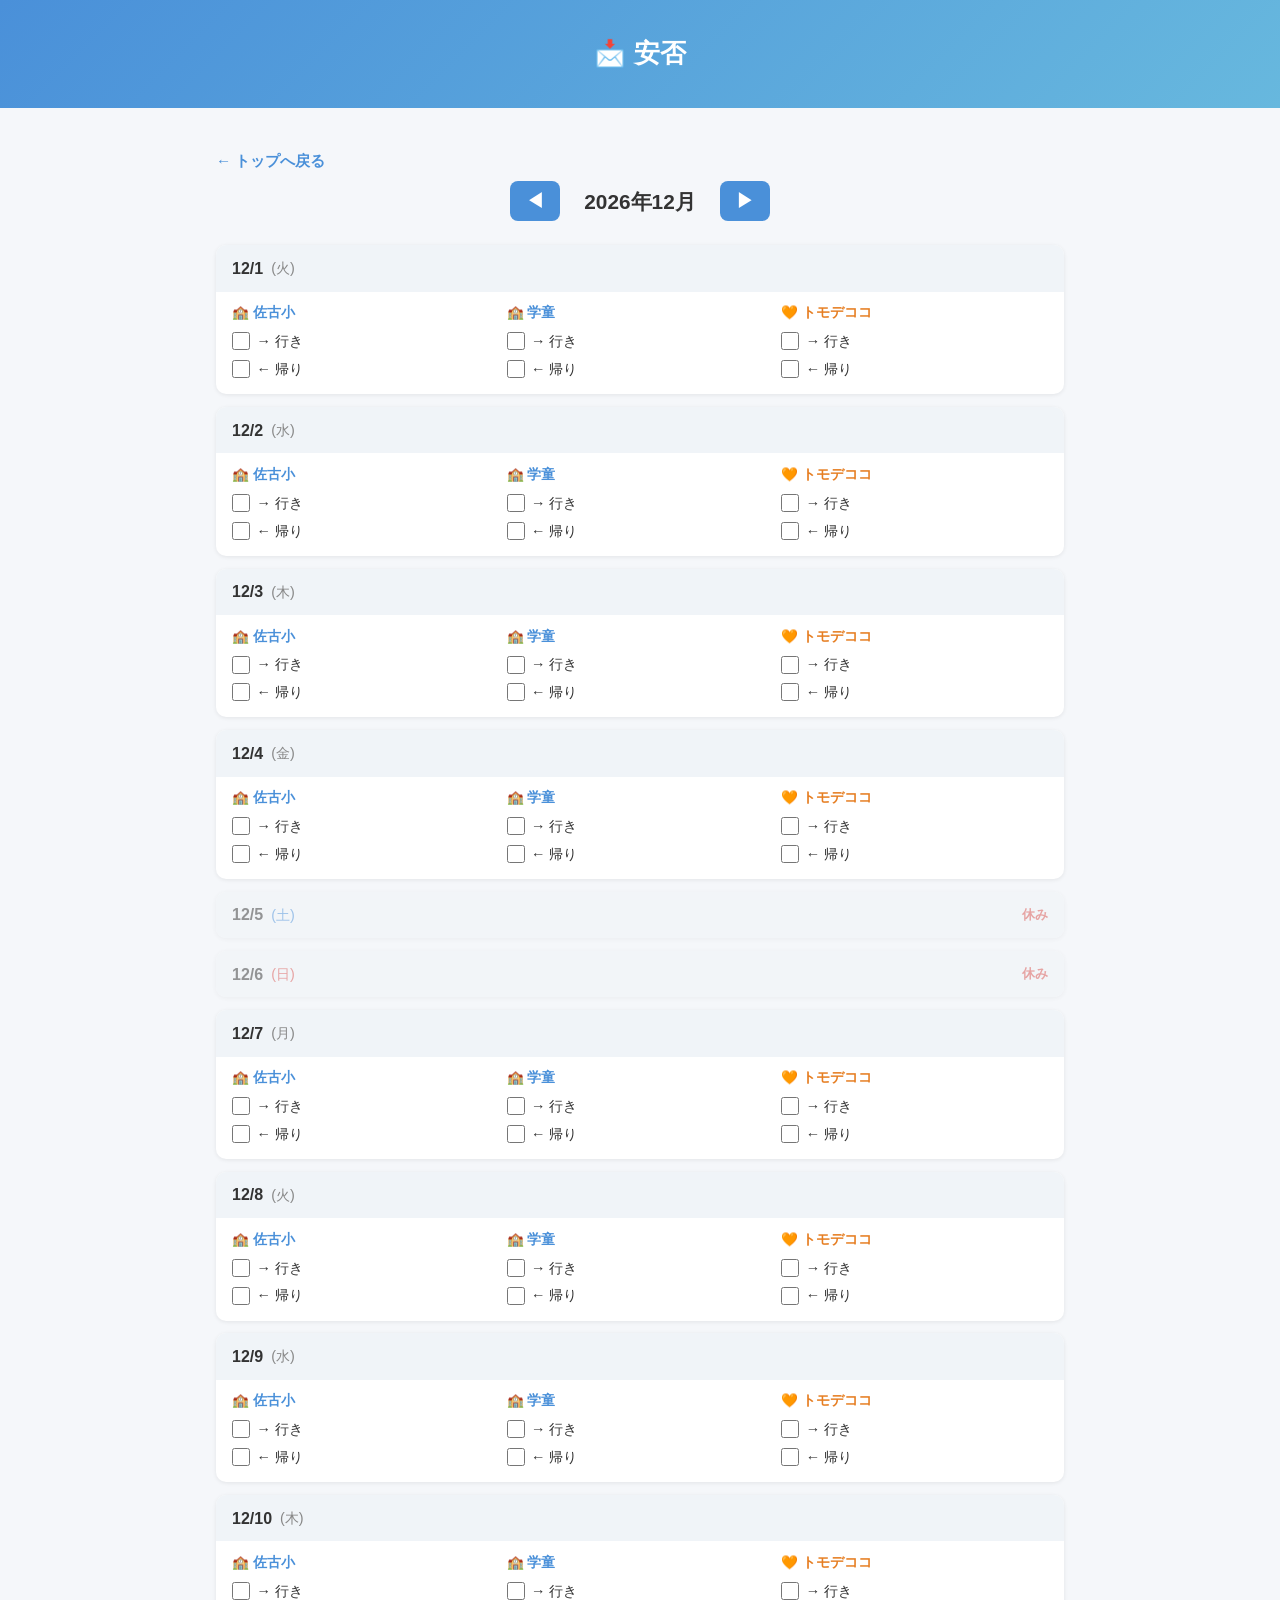
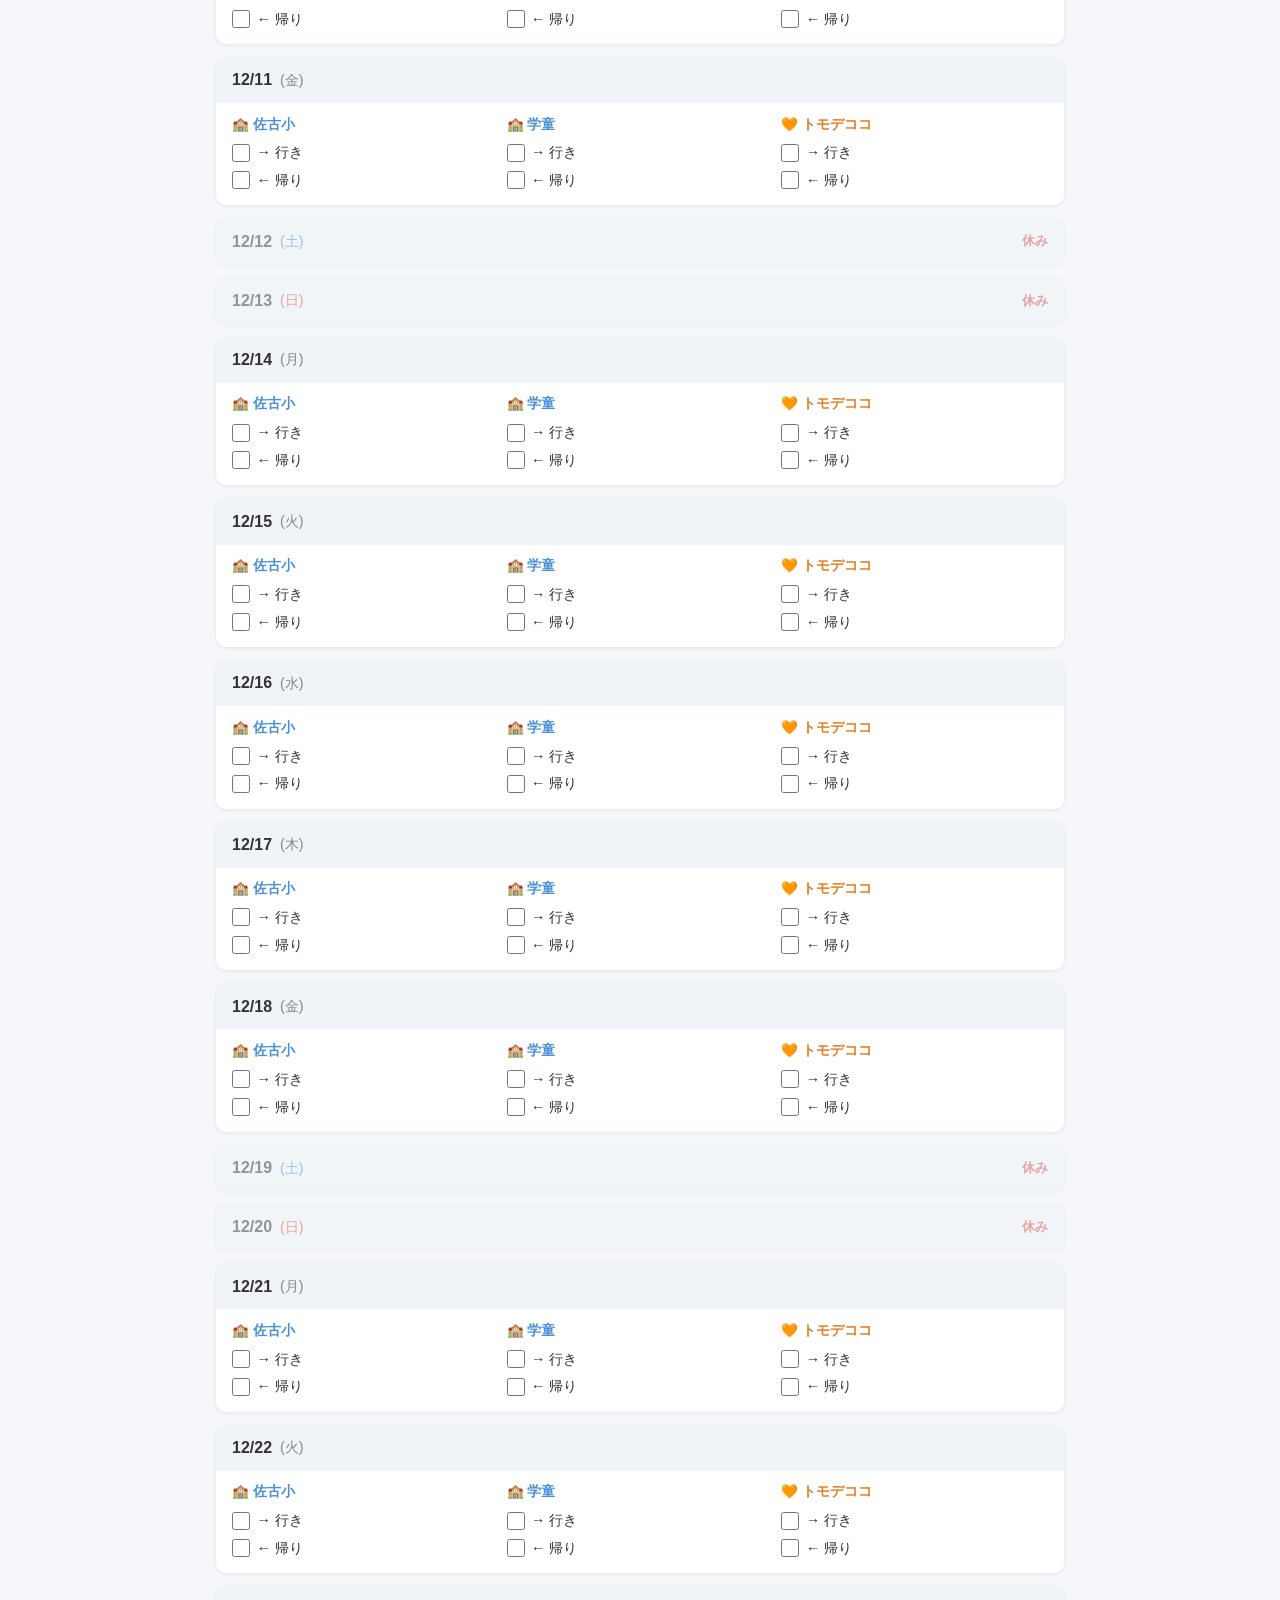
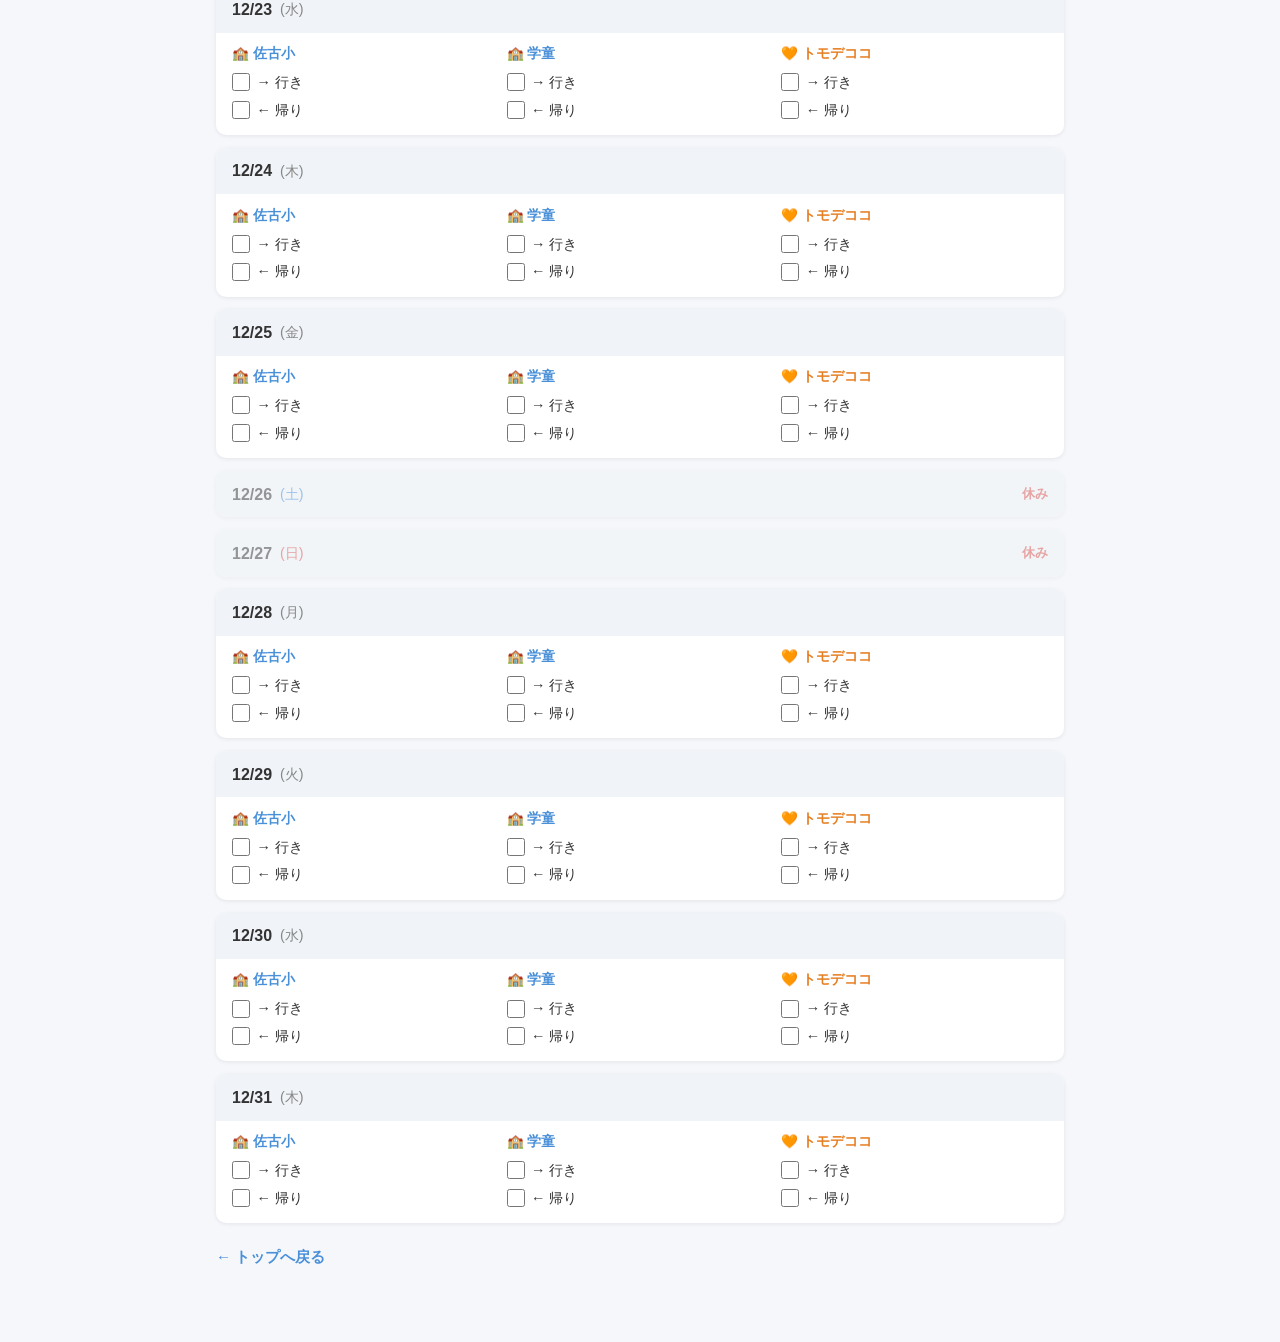
==== commit 34efa527: "安否ページを当日の日付で開き、当日行にスクロールするよう修正 - 年月を固定値から今日の日付に自動取得するよう変更 - ページ読み込み時に当日のカードへ自動スクロール  Co-Authored-By:" ====
--- a/gakudo.html
+++ b/gakudo.html
@@ -3,8 +3,14 @@
 <head>
   <meta charset="UTF-8">
   <meta name="viewport" content="width=device-width, initial-scale=1.0">
+  <link rel="manifest" href="manifest.json">
+  <meta name="apple-mobile-web-app-capable" content="yes">
+  <meta name="apple-mobile-web-app-status-bar-style" content="default">
+  <meta name="apple-mobile-web-app-title" content="佐古小ナビ">
+  <link rel="apple-touch-icon" href="apple-touch-icon.png">
+  <link rel="icon" type="image/png" sizes="32x32" href="favicon-32.png">
   <title>安否 - 杏ちゃんの佐古小ナビ</title>
-  <link rel="stylesheet" href="style.css">
+  <link rel="stylesheet" href="css/style.css">
   <style>
     .month-nav {
       display: flex;
@@ -136,7 +142,7 @@
   <a href="index.html" class="back-link" style="margin-bottom:2rem;">← トップへ戻る</a>
 </div>
 
-<script src="sync.js"></script>
+<script src="js/sync.js"></script>
 <script>
 const DOW = ['日','月','火','水','木','金','土'];
 const HOLIDAYS_2026 = {
@@ -148,8 +154,9 @@
   '2026-11-03':'文化の日','2026-11-23':'勤労感謝の日'
 };
 
-let currentYear = 2026;
-let currentMonth = 4;
+const _today = new Date();
+let currentYear = _today.getFullYear();
+let currentMonth = _today.getMonth() + 1;
 
 function pad(n) { return String(n).padStart(2,'0'); }
 function dateKey(y,m,d) { return `${y}-${pad(m)}-${pad(d)}`; }
@@ -177,6 +184,7 @@
     const isOff = dow === 0 || dow === 6 || !!holiday;
 
     const card = document.createElement('div');
+    card.id = 'day-' + dk;
     card.className = 'day-card' + (isOff ? ' holiday' : '');
 
     const dowClass = dow === 0 ? 'sun' : dow === 6 ? 'sat' : '';
@@ -251,6 +259,15 @@
 
 renderCalendar();
 
+// 当日の行にスクロール
+(function scrollToToday() {
+  const todayKey = dateKey(_today.getFullYear(), _today.getMonth() + 1, _today.getDate());
+  const todayCard = document.getElementById('day-' + todayKey);
+  if (todayCard) {
+    setTimeout(() => todayCard.scrollIntoView({ behavior: 'smooth', block: 'start' }), 100);
+  }
+})();
+
 // 共有データを読み込んでチェック状態を反映
 syncLoad().then(data => {
   if (!data) return;
--- a/css/style.css
+++ b/css/style.css
@@ -0,0 +1,109 @@
+* { margin: 0; padding: 0; box-sizing: border-box; }
+body {
+  font-family: "Hiragino Kaku Gothic ProN", "Noto Sans JP", sans-serif;
+  background: #f5f7fa;
+  color: #333;
+  line-height: 1.7;
+  min-height: 100vh;
+}
+header {
+  background: linear-gradient(135deg, #4a90d9, #67b8de);
+  color: #fff;
+  padding: 2rem 1rem;
+  text-align: center;
+}
+header h1 { font-size: 1.6rem; }
+header p { font-size: 0.9rem; margin-top: 0.5rem; opacity: 0.9; }
+.container { max-width: 880px; margin: 2rem auto; padding: 0 1rem; }
+
+/* カード */
+.card {
+  background: #fff;
+  border-radius: 12px;
+  box-shadow: 0 2px 8px rgba(0,0,0,0.08);
+  margin-bottom: 2rem;
+  overflow: hidden;
+}
+.card-header { padding: 1rem 1.5rem; font-weight: bold; font-size: 1.1rem; color: #fff; }
+.card-header.blue { background: #4a90d9; }
+.card-header.green { background: #5cb85c; }
+.card-header.orange { background: #f0ad4e; }
+.card-header.red { background: #d9534f; }
+.card-header.purple { background: #8e6cb8; }
+.card-body { padding: 1.5rem; }
+
+/* テーブル */
+table { width: 100%; border-collapse: collapse; font-size: 0.9rem; }
+th, td { border: 1px solid #ddd; padding: 0.6rem 0.8rem; text-align: left; vertical-align: top; }
+th { background: #f0f4f8; font-weight: bold; white-space: nowrap; }
+tr:nth-child(even) { background: #fafbfc; }
+
+/* お知らせ */
+.notice {
+  background: #fff3cd; border-left: 4px solid #f0ad4e;
+  padding: 1rem 1.2rem; margin: 1rem 0; border-radius: 0 8px 8px 0; font-size: 0.9rem;
+}
+.notice-red { background: #f8d7da; border-left-color: #d9534f; }
+.notice-blue { background: #d1ecf1; border-left-color: #4a90d9; }
+.notice strong { display: block; margin-bottom: 0.3rem; }
+
+/* リスト */
+ul { padding-left: 1.5rem; }
+ul li { margin-bottom: 0.3rem; }
+
+/* チェックリスト */
+.checklist { list-style: none; padding-left: 0; }
+.checklist li { margin-bottom: 0.5rem; display: flex; align-items: flex-start; gap: 0.5rem; }
+.checklist input[type="checkbox"] {
+  margin-top: 0.35rem; width: 18px; height: 18px; accent-color: #4a90d9;
+  cursor: pointer; flex-shrink: 0;
+}
+.checklist label { cursor: pointer; flex: 1; }
+.checklist input[type="checkbox"]:checked + label {
+  text-decoration: line-through; color: #aaa;
+}
+
+.school-keep { color: #888; font-size: 0.85em; }
+
+/* 戻るリンク */
+.back-link {
+  display: inline-flex; align-items: center; gap: 0.3rem;
+  color: #4a90d9; text-decoration: none; font-size: 0.95rem;
+  padding: 0.5rem 0; font-weight: bold;
+}
+.back-link:hover { text-decoration: underline; }
+
+/* トップページ メニューカード */
+.menu-grid {
+  display: grid;
+  grid-template-columns: 1fr 1fr;
+  gap: 1.2rem;
+  margin-top: 1rem;
+}
+.menu-card {
+  display: flex; flex-direction: column; align-items: center; justify-content: center;
+  background: #fff;
+  border-radius: 16px;
+  box-shadow: 0 3px 12px rgba(0,0,0,0.1);
+  padding: 2rem 1.5rem;
+  text-decoration: none; color: #333;
+  transition: transform 0.15s, box-shadow 0.15s;
+  min-height: 180px;
+}
+.menu-card:hover {
+  transform: translateY(-3px);
+  box-shadow: 0 6px 20px rgba(0,0,0,0.15);
+}
+.menu-card:active { transform: translateY(0); }
+.menu-icon { font-size: 3rem; margin-bottom: 0.8rem; }
+.menu-title { font-size: 1.15rem; font-weight: bold; text-align: center; }
+.menu-desc { font-size: 0.8rem; color: #777; margin-top: 0.4rem; text-align: center; }
+
+footer { text-align: center; padding: 2rem; color: #999; font-size: 0.8rem; }
+
+@media (max-width: 600px) {
+  .menu-grid { grid-template-columns: 1fr; }
+  .menu-card { min-height: 140px; padding: 1.5rem 1rem; }
+  table { font-size: 0.8rem; }
+  th, td { padding: 0.4rem; }
+}
